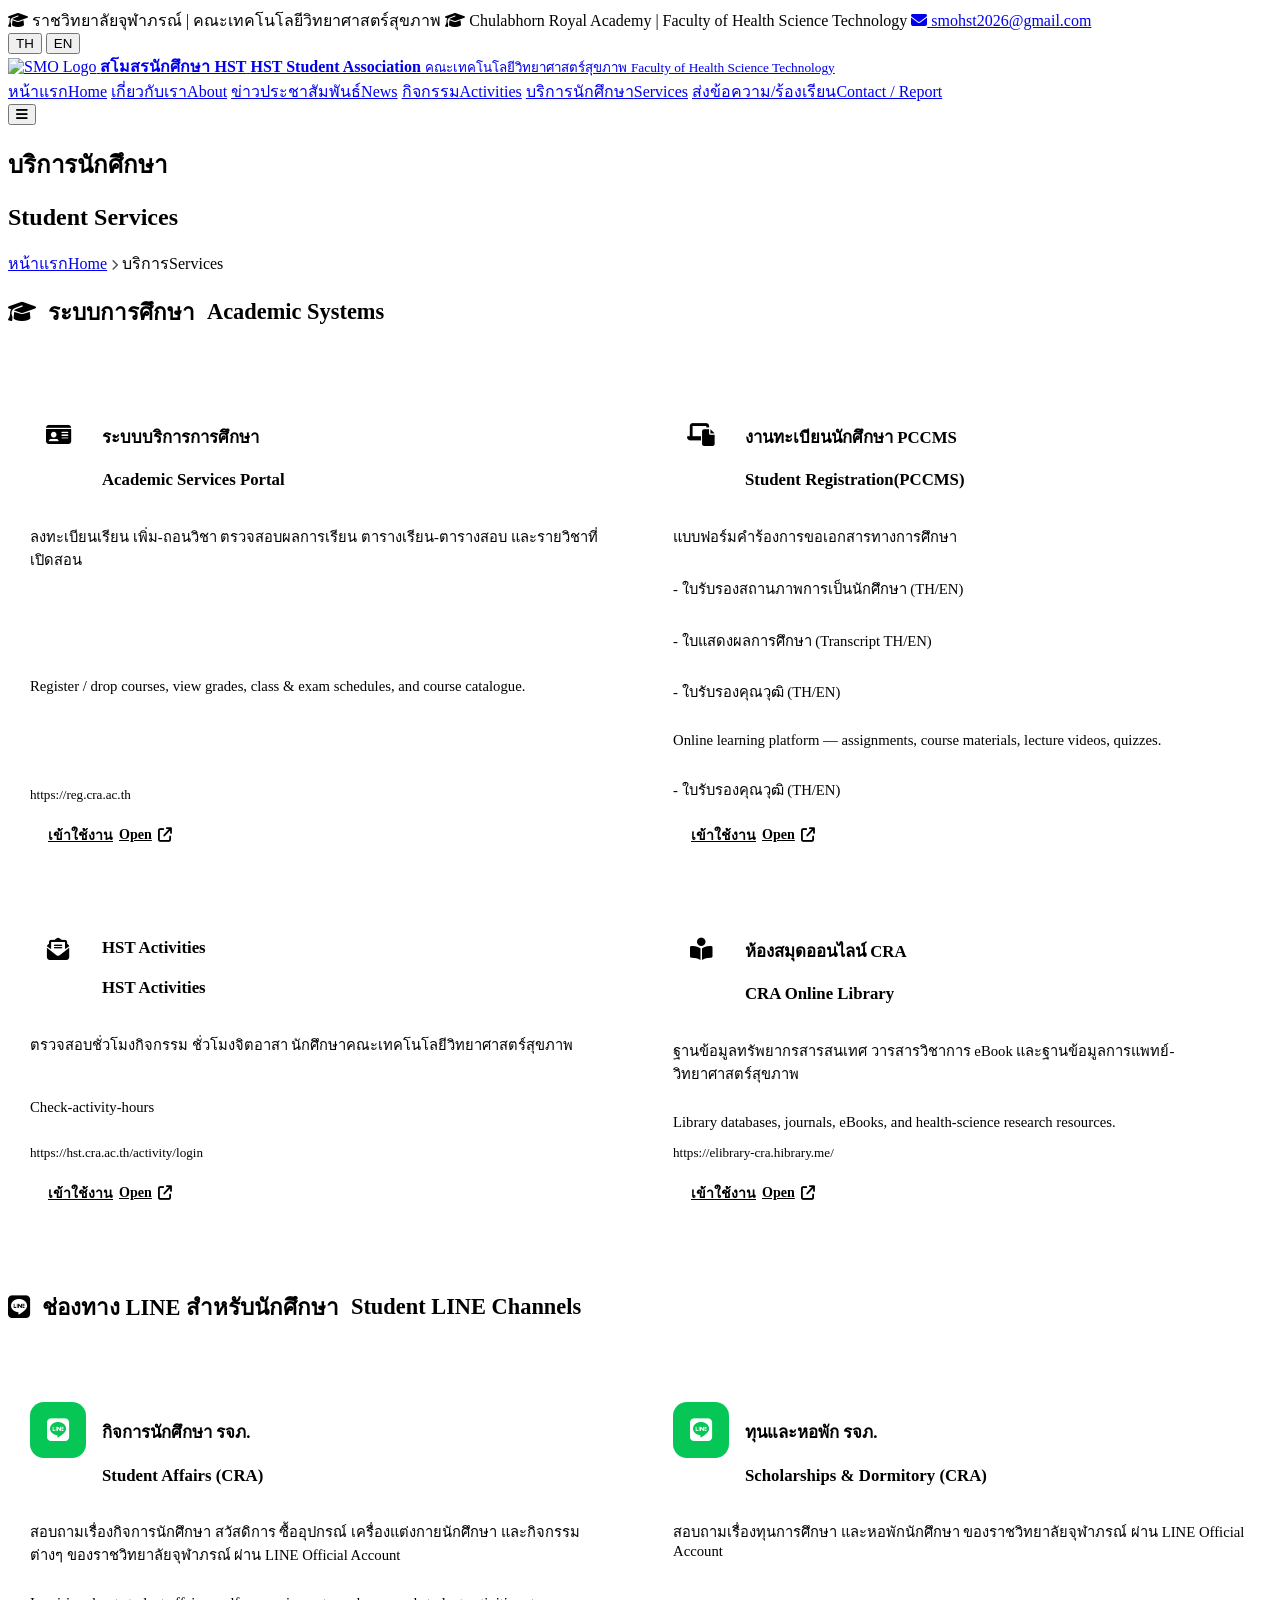
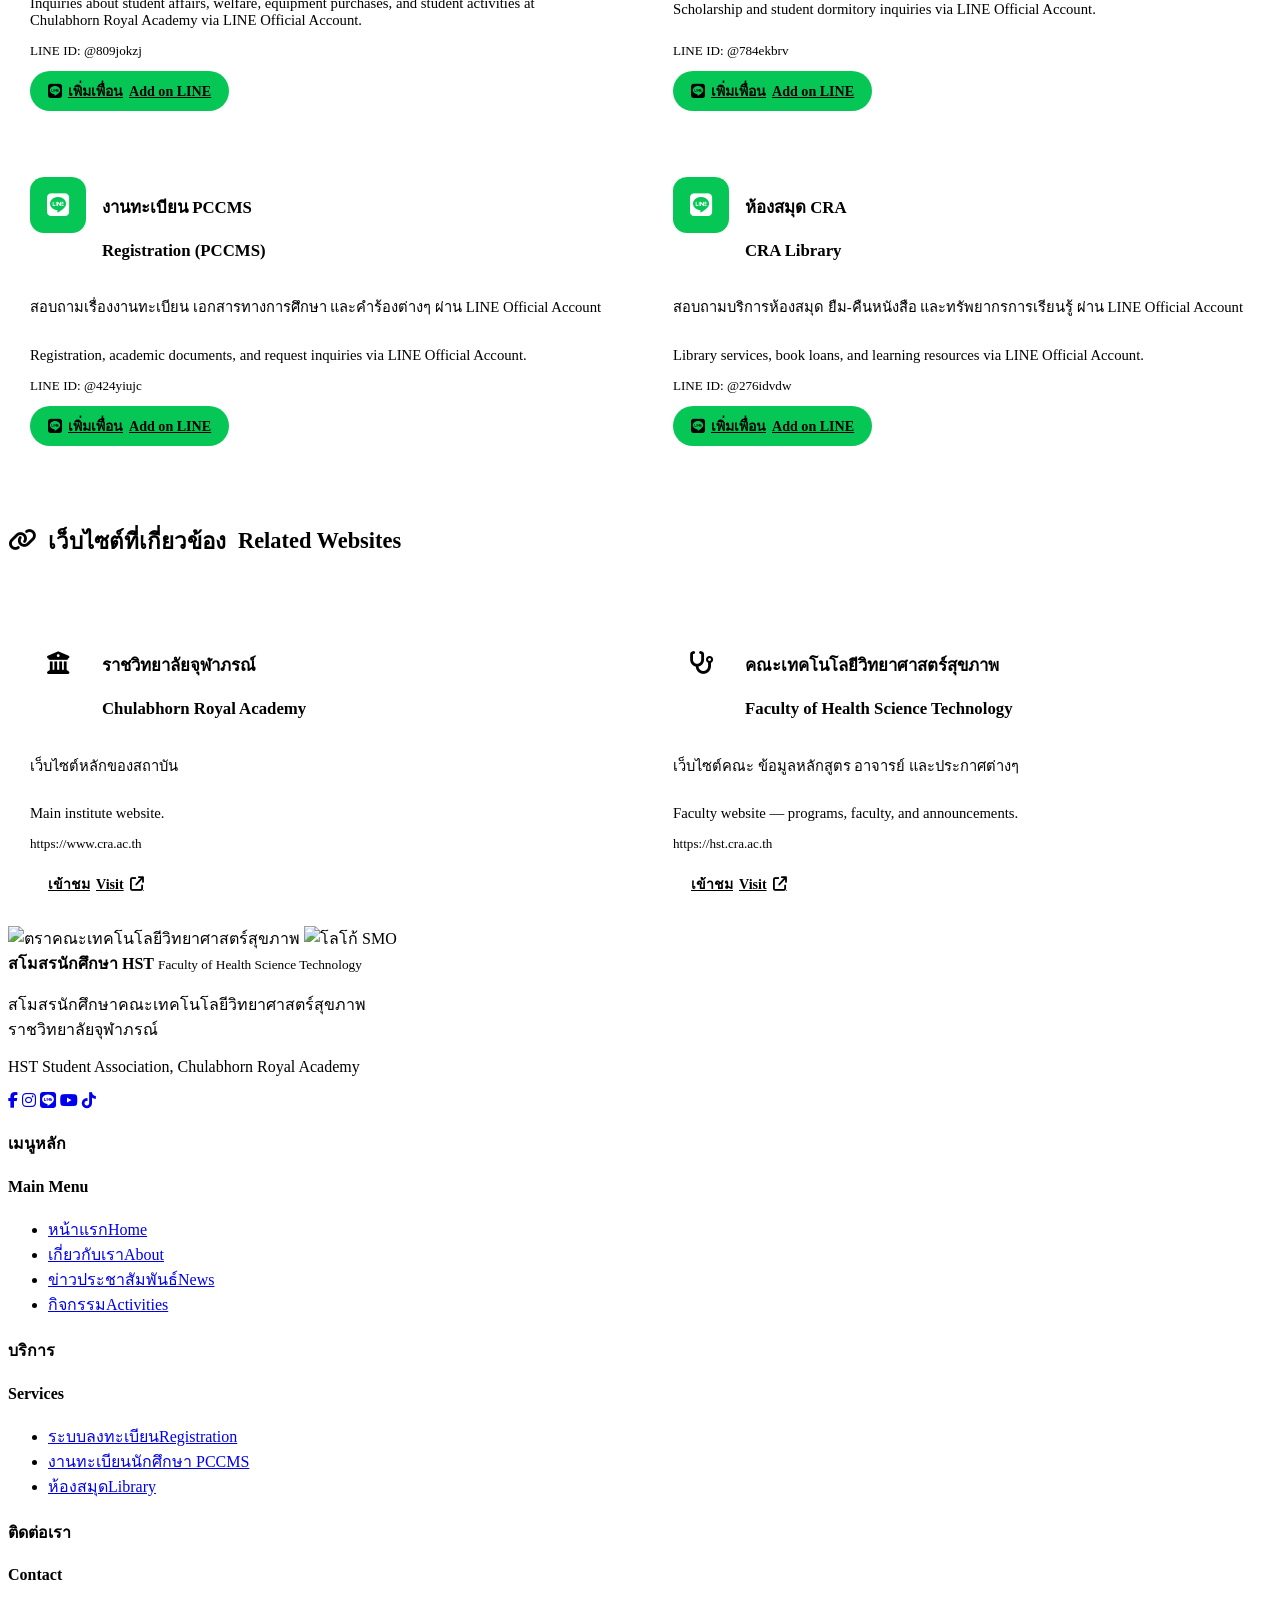
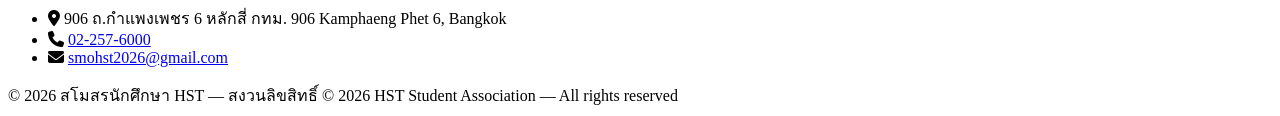
==== services.html @ e9905f5c "Initial upload" ====
<!DOCTYPE html>
<html lang="th" data-lang="th">
<head>
  <meta charset="UTF-8" />
  <link rel="icon" type="image/png" href="assets/logo-smo-transparent.png" /><link rel="apple-touch-icon" href="assets/logo-smo-transparent.png" />
  <meta name="viewport" content="width=device-width, initial-scale=1.0" />
  <title>บริการนักศึกษา | สโมสรนักศึกษา HST</title>
  <meta name="description" content="บริการสำหรับนักศึกษา ระบบลงทะเบียน งานทะเบียน PCCMS ห้องสมุดออนไลน์ CRA และช่องทาง LINE OA — กิจการนักศึกษา ทุนและหอพัก งานทะเบียน และ CRA Library ราชวิทยาลัยจุฬาภรณ์" />
  <meta name="keywords" content="บริการนักศึกษา, PCCMS, ลงทะเบียนเรียน, CRA Library, ห้องสมุด, LINE OA, ทุนการศึกษา, หอพักนักศึกษา, ราชวิทยาลัยจุฬาภรณ์" />
  <meta name="robots" content="index, follow" />
  <link rel="canonical" href="https://smohst69.netlify.app/services" />
  <!-- Open Graph -->
  <meta property="og:type" content="website" />
  <meta property="og:site_name" content="สโมสรนักศึกษา HST" />
  <meta property="og:locale" content="th_TH" />
  <meta property="og:url" content="https://smohst69.netlify.app/services" />
  <meta property="og:title" content="บริการนักศึกษา — สโมสรนักศึกษา HST" />
  <meta property="og:description" content="ระบบการศึกษา ลิงก์สำคัญ และช่องทาง LINE OA สำหรับนักศึกษาราชวิทยาลัยจุฬาภรณ์" />
  <meta property="og:image" content="https://smohst69.netlify.app/assets/about-building.jpg" />
  <meta property="og:image:alt" content="อาคารคณะเทคโนโลยีวิทยาศาสตร์สุขภาพ ราชวิทยาลัยจุฬาภรณ์" />
  <!-- Twitter Card -->
  <meta name="twitter:card" content="summary_large_image" />
  <meta name="twitter:title" content="บริการนักศึกษา — สโมสรนักศึกษา HST" />
  <meta name="twitter:description" content="ระบบและช่องทาง LINE OA สำหรับนักศึกษาราชวิทยาลัยจุฬาภรณ์" />
  <meta name="twitter:image" content="https://smohst69.netlify.app/assets/about-building.jpg" />
  <link rel="stylesheet" href="https://cdnjs.cloudflare.com/ajax/libs/font-awesome/6.4.2/css/all.min.css" />
  <link rel="stylesheet" href="css/style.css?v=1779500000" />
  <style>
    /* link card with URL display */
    .system-card { background: var(--color-white); border-radius: var(--radius-md); overflow: hidden; box-shadow: var(--shadow-sm); transition: all .25s; border: 1px solid var(--color-border); display: flex; flex-direction: column; }
    .system-card:hover { transform: translateY(-4px); box-shadow: var(--shadow-md); border-color: var(--color-secondary); }
    .system-head { padding: 22px 22px 0; display:flex; gap: 16px; align-items: flex-start; }
    .system-head .icon { width: 56px; height: 56px; border-radius: 14px; background: linear-gradient(135deg, var(--color-secondary), var(--color-accent)); color: var(--color-white); display: grid; place-items:center; font-size: 1.4rem; flex-shrink:0; }
    .system-head .icon.alt-1 { background: linear-gradient(135deg, var(--color-primary), var(--color-secondary)); }
    .system-head .icon.alt-2 { background: linear-gradient(135deg, var(--color-yellow), var(--color-accent)); color: var(--color-primary); }
    .system-body { padding: 16px 22px 22px; flex-grow:1; display:flex; flex-direction: column; }
    .system-body h3 { color: var(--color-primary); font-family: var(--font-display); font-size: 1.05rem; margin-bottom: 4px;}
    .system-body p { color: var(--color-text-light); font-size: 0.92rem; flex-grow: 1; margin-bottom: 14px;}
    .system-url { font-size: 0.82rem; color: var(--color-secondary); margin-bottom: 12px; word-break: break-all; }
    .system-link { align-self: flex-start; padding: 9px 18px; border-radius: 100px; background: var(--color-secondary); color: var(--color-white); font-weight: 600; font-size: 0.88rem; transition: all .2s; display:inline-flex; align-items:center; gap: 6px;}
    .system-link:hover { background: var(--color-primary); color: var(--color-white); }
    .system-head .icon.line-oa { background: #06c755; color: #fff; }
    .system-link.line-btn { background: #06c755; }
    .system-link.line-btn:hover { background: #05a149; color: var(--color-white); }
    .system-grid { display: grid; grid-template-columns: repeat(2, 1fr); gap: 22px; }
    @media (max-width: 768px) { .system-grid { grid-template-columns: 1fr; } }
    .category-title { display:flex; align-items:center; gap: 12px; margin: 36px 0 24px; padding-bottom: 12px; border-bottom: 2px solid var(--color-border); }
    .category-title i { color: var(--color-secondary); font-size: 1.4rem; }
    .category-title h2 { color: var(--color-primary); font-family: var(--font-display); font-size: 1.4rem; }
    .category-title:first-of-type { margin-top: 0; }
  </style>
</head>
<body>

  <div class="topbar">
    <div class="container topbar-inner">
      <div class="topbar-links">
        <span class="th"><i class="fa-solid fa-graduation-cap"></i> ราชวิทยาลัยจุฬาภรณ์ | คณะเทคโนโลยีวิทยาศาสตร์สุขภาพ</span>
        <span class="en"><i class="fa-solid fa-graduation-cap"></i> Chulabhorn Royal Academy | Faculty of Health Science Technology</span>
        <a href="mailto:smohst2026@gmail.com"><i class="fa-solid fa-envelope"></i> smohst2026@gmail.com</a>
      </div>
      <div class="lang-toggle">
        <button data-lang-btn="th" class="active">TH</button>
        <button data-lang-btn="en">EN</button>
      </div>
    </div>
  </div>

  <header class="site-header">
    <div class="container nav-wrap">
      <a href="index.html" class="logo">
        <img src="assets/logo-smo-transparent.png" alt="SMO Logo" class="logo-mark" />
        <span class="logo-text">
          <strong class="th">สโมสรนักศึกษา HST</strong>
          <strong class="en">HST Student Association</strong>
          <small class="th">คณะเทคโนโลยีวิทยาศาสตร์สุขภาพ</small>
          <small class="en">Faculty of Health Science Technology</small>
        </span>
      </a>
      <nav class="main-nav" id="mainNav">
        <a href="index.html"><span class="th">หน้าแรก</span><span class="en">Home</span></a>
        <a href="about.html"><span class="th">เกี่ยวกับเรา</span><span class="en">About</span></a>
        <a href="https://hst.cra.ac.th/" target="_blank" rel="noopener"><span class="th">ข่าวประชาสัมพันธ์</span><span class="en">News</span></a>
        <a href="activities.html"><span class="th">กิจกรรม</span><span class="en">Activities</span></a>
        <a href="services.html" class="active"><span class="th">บริการนักศึกษา</span><span class="en">Services</span></a>
        <a href="contact.html"><span class="th">ส่งข้อความ/ร้องเรียน</span><span class="en">Contact / Report</span></a>
      </nav>
      <button class="menu-toggle" id="menuToggle"><i class="fa-solid fa-bars"></i></button>
    </div>
  </header>

  <section class="page-banner">
    <div class="container">
      <h1 class="th">บริการนักศึกษา</h1>
      <h1 class="en">Student Services</h1>
      <div class="breadcrumb">
        <a href="index.html"><span class="th">หน้าแรก</span><span class="en">Home</span></a>
        <i class="fa-solid fa-chevron-right" style="font-size:0.7rem;opacity:.7"></i>
        <span class="th">บริการ</span><span class="en">Services</span>
      </div>
    </div>
  </section>

  <section class="section">
    <div class="container">

      <!-- ระบบการศึกษา -->
      <div class="category-title" id="academic">
        <i class="fa-solid fa-graduation-cap"></i>
        <h2 class="th">ระบบการศึกษา</h2>
        <h2 class="en">Academic Systems</h2>
      </div>
      <div class="system-grid">
        <div class="system-card" id="registration">
          <div class="system-head">
            <div class="icon"><i class="fa-solid fa-id-card"></i></div>
            <div>
              <div class="system-body" style="padding:0;">
                <h3 class="th">ระบบบริการการศึกษา</h3>
                <h3 class="en">Academic Services Portal</h3>
              </div>
            </div>
          </div>
          <div class="system-body">
            <p class="th">ลงทะเบียนเรียน เพิ่ม-ถอนวิชา ตรวจสอบผลการเรียน ตารางเรียน-ตารางสอบ และรายวิชาที่เปิดสอน</p>
            <p class="en">Register / drop courses, view grades, class &amp; exam schedules, and course catalogue.</p>
            <div class="system-url">https://reg.cra.ac.th</div>
            <a href="https://reg.cra.ac.th" target="_blank" rel="noopener" class="system-link">
              <span class="th">เข้าใช้งาน</span><span class="en">Open</span> <i class="fa-solid fa-arrow-up-right-from-square"></i>
            </a>
          </div>
        </div>

        <div class="system-card" id="elearning">
          <div class="system-head">
            <div class="icon"><i class="fa-solid fa-laptop-file"></i></div>
            <div>
              <div class="system-body" style="padding:0;">
                <h3>งานทะเบียนนักศึกษา PCCMS</h3>
                <h3 class="en">Student Registration(PCCMS)</h3>
              </div>
            </div>
          </div>
          <div class="system-body">
            <p class="th">แบบฟอร์มคำร้องการขอเอกสารทางการศึกษา</p>
            <p class="th">- ใบรับรองสถานภาพการเป็นนักศึกษา (TH/EN)</p>
            <p class="th">- ใบแสดงผลการศึกษา (Transcript TH/EN)</p>
            <p class="th">- ใบรับรองคุณวุฒิ (TH/EN)</p>
            <p class="en">Online learning platform — assignments, course materials, lecture videos, quizzes.</p>
            <p class="th">- ใบรับรองคุณวุฒิ (TH/EN)</p>
            <a href="https://forms.office.com/Pages/ResponsePage.aspx?id=MaY16L5JV0akrI-597YaiSdB4kfxSBJOh3AGJEKkEVhUNzQxSzVaOVIxSjJVOFVJQkxKS1o0RDQ2OC4u" target="_blank" rel="noopener" class="system-link">
              <span class="th">เข้าใช้งาน</span><span class="en">Open</span> <i class="fa-solid fa-arrow-up-right-from-square"></i>
            </a>
          </div>
        </div>

        <div class="system-card" id="email">
          <div class="system-head">
            <div class="icon alt-1"><i class="fa-solid fa-envelope-open-text"></i></div>
            <div>
              <div class="system-body" style="padding:0;">
                <h3>HST Activities</h3>
                <h3 class="en">HST Activities</h3>
              </div>
            </div>
          </div>
          <div class="system-body">
            <p class="th">ตรวจสอบชั่วโมงกิจกรรม ชั่วโมงจิตอาสา นักศึกษาคณะเทคโนโลยีวิทยาศาสตร์สุขภาพ</p>
            <p class="en">Check-activity-hours</p>
            <div class="system-url">https://hst.cra.ac.th/activity/login</div>
            <a href="https://hst.cra.ac.th/activity/login" target="_blank" rel="noopener" class="system-link">
              <span class="th">เข้าใช้งาน</span><span class="en">Open</span> <i class="fa-solid fa-arrow-up-right-from-square"></i>
            </a>
          </div>
        </div>

        <div class="system-card" id="library">
          <div class="system-head">
            <div class="icon alt-2"><i class="fa-solid fa-book-open-reader"></i></div>
            <div>
              <div class="system-body" style="padding:0;">
                <h3 class="th">ห้องสมุดออนไลน์ CRA</h3>
                <h3 class="en">CRA Online Library</h3>
              </div>
            </div>
          </div>
          <div class="system-body">
            <p class="th">ฐานข้อมูลทรัพยากรสารสนเทศ วารสารวิชาการ eBook และฐานข้อมูลการแพทย์-วิทยาศาสตร์สุขภาพ</p>
            <p class="en">Library databases, journals, eBooks, and health-science research resources.</p>
            <div class="system-url">https://elibrary-cra.hibrary.me/</div>
            <a href="https://elibrary-cra.hibrary.me/" target="_blank" rel="noopener" class="system-link">
              <span class="th">เข้าใช้งาน</span><span class="en">Open</span> <i class="fa-solid fa-arrow-up-right-from-square"></i>
            </a>
          </div>
        </div>
      </div>

      <!-- ช่องทาง LINE สำหรับนักศึกษา -->
      <div class="category-title" id="line-oa">
        <i class="fa-brands fa-line"></i>
        <h2 class="th">ช่องทาง LINE สำหรับนักศึกษา</h2>
        <h2 class="en">Student LINE Channels</h2>
      </div>
      <div class="system-grid">
        <div class="system-card">
          <div class="system-head">
            <div class="icon line-oa"><i class="fa-brands fa-line"></i></div>
            <div>
              <div class="system-body" style="padding:0;">
                <h3 class="th">กิจการนักศึกษา รจภ.</h3>
                <h3 class="en">Student Affairs (CRA)</h3>
              </div>
            </div>
          </div>
          <div class="system-body">
            <p class="th">สอบถามเรื่องกิจการนักศึกษา สวัสดิการ ซื้ออุปกรณ์ เครื่องแต่งกายนักศึกษา และกิจกรรมต่างๆ ของราชวิทยาลัยจุฬาภรณ์ ผ่าน LINE Official Account</p>
            <p class="en">Inquiries about student affairs, welfare, equipment purchases, and student activities at Chulabhorn Royal Academy via LINE Official Account.</p>
            <div class="system-url">LINE ID: @809jokzj</div>
            <a href="https://line.me/R/ti/p/@809jokzj" target="_blank" rel="noopener" class="system-link line-btn">
              <i class="fa-brands fa-line"></i> <span class="th">เพิ่มเพื่อน</span><span class="en">Add on LINE</span>
            </a>
          </div>
        </div>

        <div class="system-card">
          <div class="system-head">
            <div class="icon line-oa"><i class="fa-brands fa-line"></i></div>
            <div>
              <div class="system-body" style="padding:0;">
                <h3 class="th">ทุนและหอพัก รจภ.</h3>
                <h3 class="en">Scholarships &amp; Dormitory (CRA)</h3>
              </div>
            </div>
          </div>
          <div class="system-body">
            <p class="th">สอบถามเรื่องทุนการศึกษา และหอพักนักศึกษา ของราชวิทยาลัยจุฬาภรณ์ ผ่าน LINE Official Account</p>
            <p class="en">Scholarship and student dormitory inquiries via LINE Official Account.</p>
            <div class="system-url">LINE ID: @784ekbrv</div>
            <a href="https://line.me/R/ti/p/@784ekbrv" target="_blank" rel="noopener" class="system-link line-btn">
              <i class="fa-brands fa-line"></i> <span class="th">เพิ่มเพื่อน</span><span class="en">Add on LINE</span>
            </a>
          </div>
        </div>

        <div class="system-card">
          <div class="system-head">
            <div class="icon line-oa"><i class="fa-brands fa-line"></i></div>
            <div>
              <div class="system-body" style="padding:0;">
                <h3 class="th">งานทะเบียน PCCMS</h3>
                <h3 class="en">Registration (PCCMS)</h3>
              </div>
            </div>
          </div>
          <div class="system-body">
            <p class="th">สอบถามเรื่องงานทะเบียน เอกสารทางการศึกษา และคำร้องต่างๆ ผ่าน LINE Official Account</p>
            <p class="en">Registration, academic documents, and request inquiries via LINE Official Account.</p>
            <div class="system-url">LINE ID: @424yiujc</div>
            <a href="https://line.me/R/ti/p/@424yiujc" target="_blank" rel="noopener" class="system-link line-btn">
              <i class="fa-brands fa-line"></i> <span class="th">เพิ่มเพื่อน</span><span class="en">Add on LINE</span>
            </a>
          </div>
        </div>

        <div class="system-card">
          <div class="system-head">
            <div class="icon line-oa"><i class="fa-brands fa-line"></i></div>
            <div>
              <div class="system-body" style="padding:0;">
                <h3 class="th">ห้องสมุด CRA</h3>
                <h3 class="en">CRA Library</h3>
              </div>
            </div>
          </div>
          <div class="system-body">
            <p class="th">สอบถามบริการห้องสมุด ยืม-คืนหนังสือ และทรัพยากรการเรียนรู้ ผ่าน LINE Official Account</p>
            <p class="en">Library services, book loans, and learning resources via LINE Official Account.</p>
            <div class="system-url">LINE ID: @276idvdw</div>
            <a href="https://line.me/R/ti/p/@276idvdw" target="_blank" rel="noopener" class="system-link line-btn">
              <i class="fa-brands fa-line"></i> <span class="th">เพิ่มเพื่อน</span><span class="en">Add on LINE</span>
            </a>
          </div>
        </div>
      </div>

      <!-- เว็บไซต์อื่นๆของสถาบัน -->
      <div class="category-title">
        <i class="fa-solid fa-link"></i>
        <h2 class="th">เว็บไซต์ที่เกี่ยวข้อง</h2>
        <h2 class="en">Related Websites</h2>
      </div>
      <div class="system-grid">
        <div class="system-card">
          <div class="system-head">
            <div class="icon"><i class="fa-solid fa-building-columns"></i></div>
            <div><div class="system-body" style="padding:0;"><h3 class="th">ราชวิทยาลัยจุฬาภรณ์</h3><h3 class="en">Chulabhorn Royal Academy</h3></div></div>
          </div>
          <div class="system-body">
            <p class="th">เว็บไซต์หลักของสถาบัน</p>
            <p class="en">Main institute website.</p>
            <div class="system-url">https://www.cra.ac.th</div>
            <a href="https://www.cra.ac.th" target="_blank" rel="noopener" class="system-link">
              <span class="th">เข้าชม</span><span class="en">Visit</span> <i class="fa-solid fa-arrow-up-right-from-square"></i>
            </a>
          </div>
        </div>

        <div class="system-card">
          <div class="system-head">
            <div class="icon alt-1"><i class="fa-solid fa-stethoscope"></i></div>
            <div><div class="system-body" style="padding:0;"><h3 class="th">คณะเทคโนโลยีวิทยาศาสตร์สุขภาพ</h3><h3 class="en">Faculty of Health Science Technology</h3></div></div>
          </div>
          <div class="system-body">
            <p class="th">เว็บไซต์คณะ ข้อมูลหลักสูตร อาจารย์ และประกาศต่างๆ</p>
            <p class="en">Faculty website — programs, faculty, and announcements.</p>
            <div class="system-url">https://hst.cra.ac.th</div>
            <a href="https://hst.cra.ac.th" target="_blank" rel="noopener" class="system-link">
              <span class="th">เข้าชม</span><span class="en">Visit</span> <i class="fa-solid fa-arrow-up-right-from-square"></i>
            </a>
          </div>
        </div>
      </div>
  </section>

  <footer class="site-footer">
    <div class="container">
      <div class="footer-grid">
        <div class="footer-brand">
                  <div class="footer-logos">
          <img src="assets/faculty-logo-transparent.png" alt="ตราคณะเทคโนโลยีวิทยาศาสตร์สุขภาพ" class="footer-faculty-logo" />
          <img src="assets/logo-smo-transparent.png" alt="โลโก้ SMO" class="footer-smo-logo" />
        </div>
        <div class="logo">
          <span class="logo-text">
              <strong>สโมสรนักศึกษา HST</strong>
              <small>Faculty of Health Science Technology</small>
            </span>
          </div>
          <p class="th">สโมสรนักศึกษาคณะเทคโนโลยีวิทยาศาสตร์สุขภาพ<br>ราชวิทยาลัยจุฬาภรณ์</p>
          <p class="en">HST Student Association, Chulabhorn Royal Academy</p>
          <div class="footer-social">
            <a href="#"><i class="fa-brands fa-facebook-f"></i></a>
            <a href="#"><i class="fa-brands fa-instagram"></i></a>
            <a href="#"><i class="fa-brands fa-line"></i></a>
            <a href="#"><i class="fa-brands fa-youtube"></i></a>
            <a href="#"><i class="fa-brands fa-tiktok"></i></a>
          </div>
        </div>
        <div class="footer-col">
          <h4 class="th">เมนูหลัก</h4>
          <h4 class="en">Main Menu</h4>
          <ul>
            <li><a href="index.html"><span class="th">หน้าแรก</span><span class="en">Home</span></a></li>
            <li><a href="about.html"><span class="th">เกี่ยวกับเรา</span><span class="en">About</span></a></li>
            <li><a href="https://hst.cra.ac.th/" target="_blank" rel="noopener"><span class="th">ข่าวประชาสัมพันธ์</span><span class="en">News</span></a></li>
            <li><a href="activities.html"><span class="th">กิจกรรม</span><span class="en">Activities</span></a></li>
          </ul>
        </div>
        <div class="footer-col">
          <h4 class="th">บริการ</h4>
          <h4 class="en">Services</h4>
          <ul>
            <li><a href="services.html#registration"><span class="th">ระบบลงทะเบียน</span><span class="en">Registration</span></a></li>
            <li><a href="services.html#elearning">งานทะเบียนนักศึกษา PCCMS</a></li>
            <li><a href="services.html#library"><span class="th">ห้องสมุด</span><span class="en">Library</span></a></li>          </ul>
        </div>
        <div class="footer-col">
          <h4 class="th">ติดต่อเรา</h4>
          <h4 class="en">Contact</h4>
          <ul>
            <li><i class="fa-solid fa-location-dot"></i>
              <span class="th"> 906 ถ.กำแพงเพชร 6 หลักสี่ กทม.</span>
              <span class="en"> 906 Kamphaeng Phet 6, Bangkok</span>
            </li>
            <li><i class="fa-solid fa-phone"></i> <a href="tel:022576000">02-257-6000</a></li>
            <li><i class="fa-solid fa-envelope"></i> <a href="mailto:smohst2026@gmail.com">smohst2026@gmail.com</a></li>
          </ul>
        </div>
      </div>
      <div class="footer-bottom">
        <span class="th">© 2026 สโมสรนักศึกษา HST — สงวนลิขสิทธิ์</span>
        <span class="en">© 2026 HST Student Association — All rights reserved</span>
      </div>
    </div>
  </footer>

  <script src="js/main.js?v=1779500000"></script>
</body>
</html>
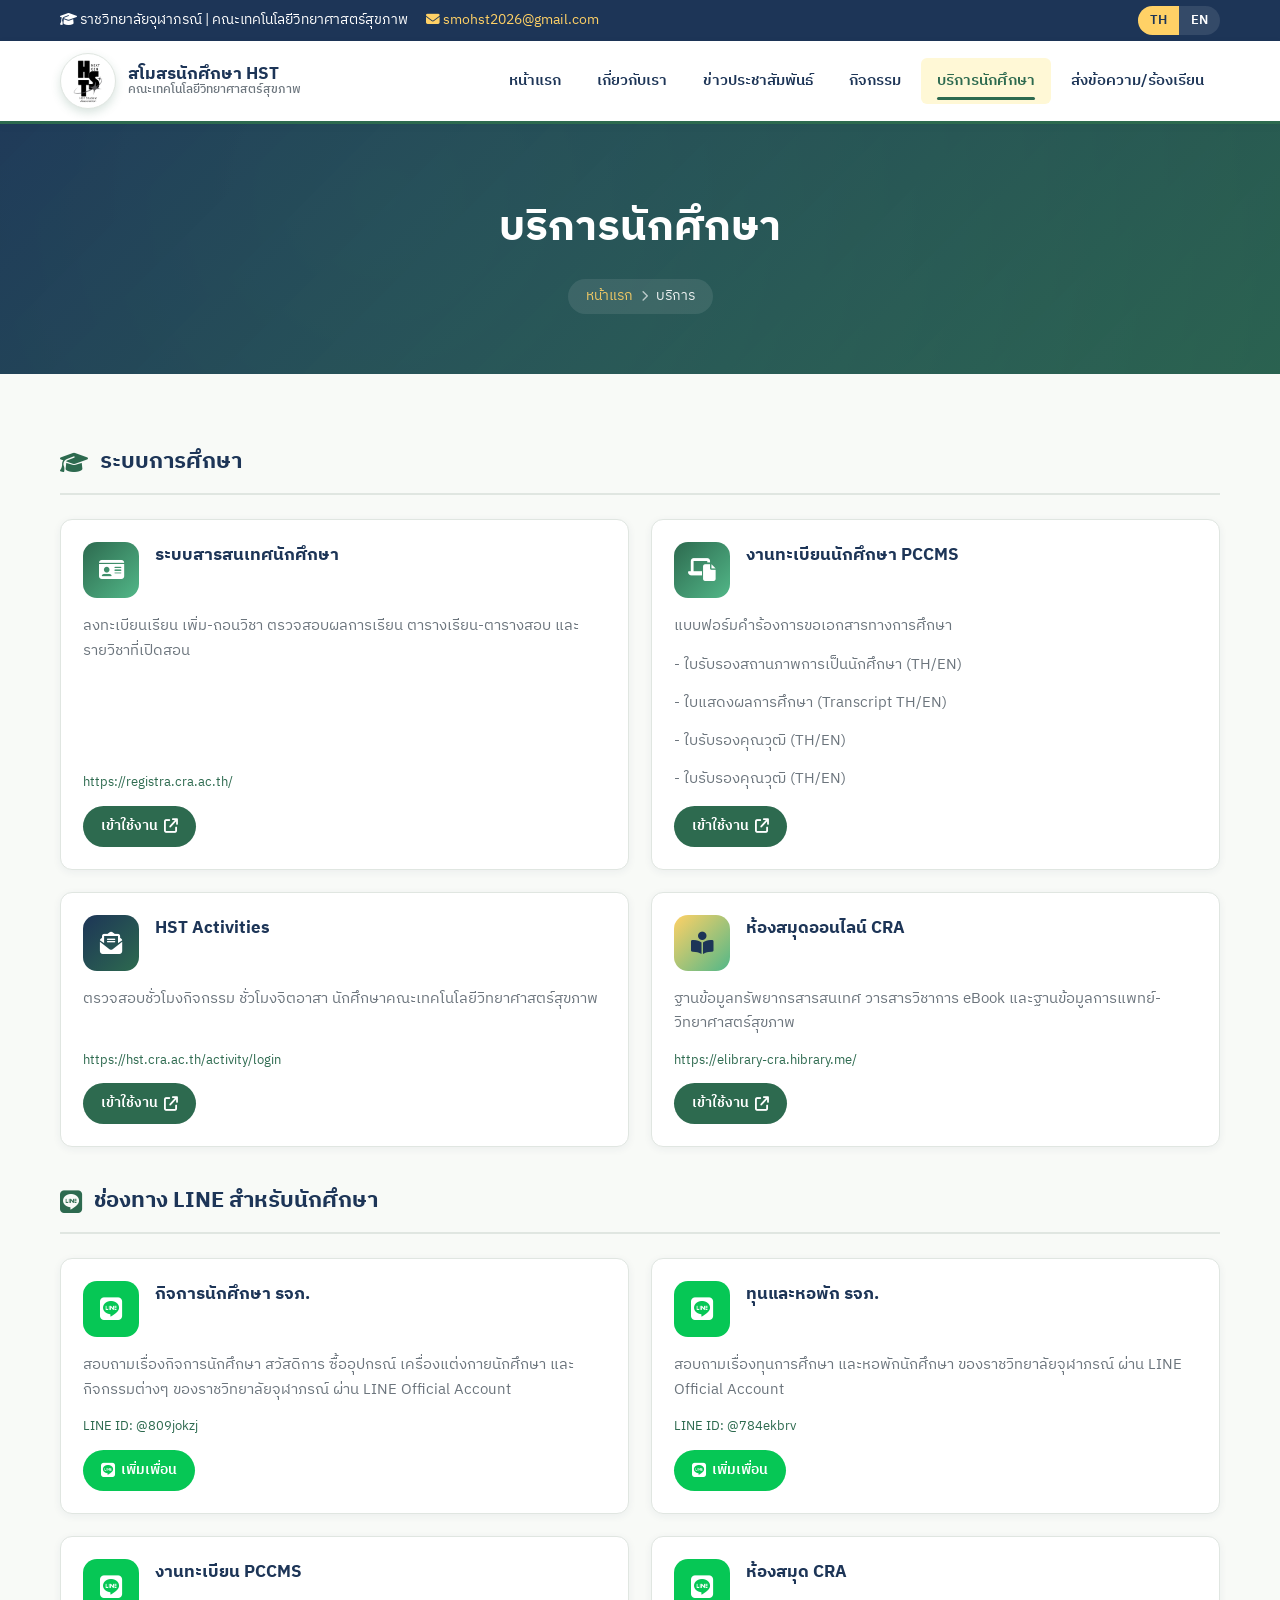
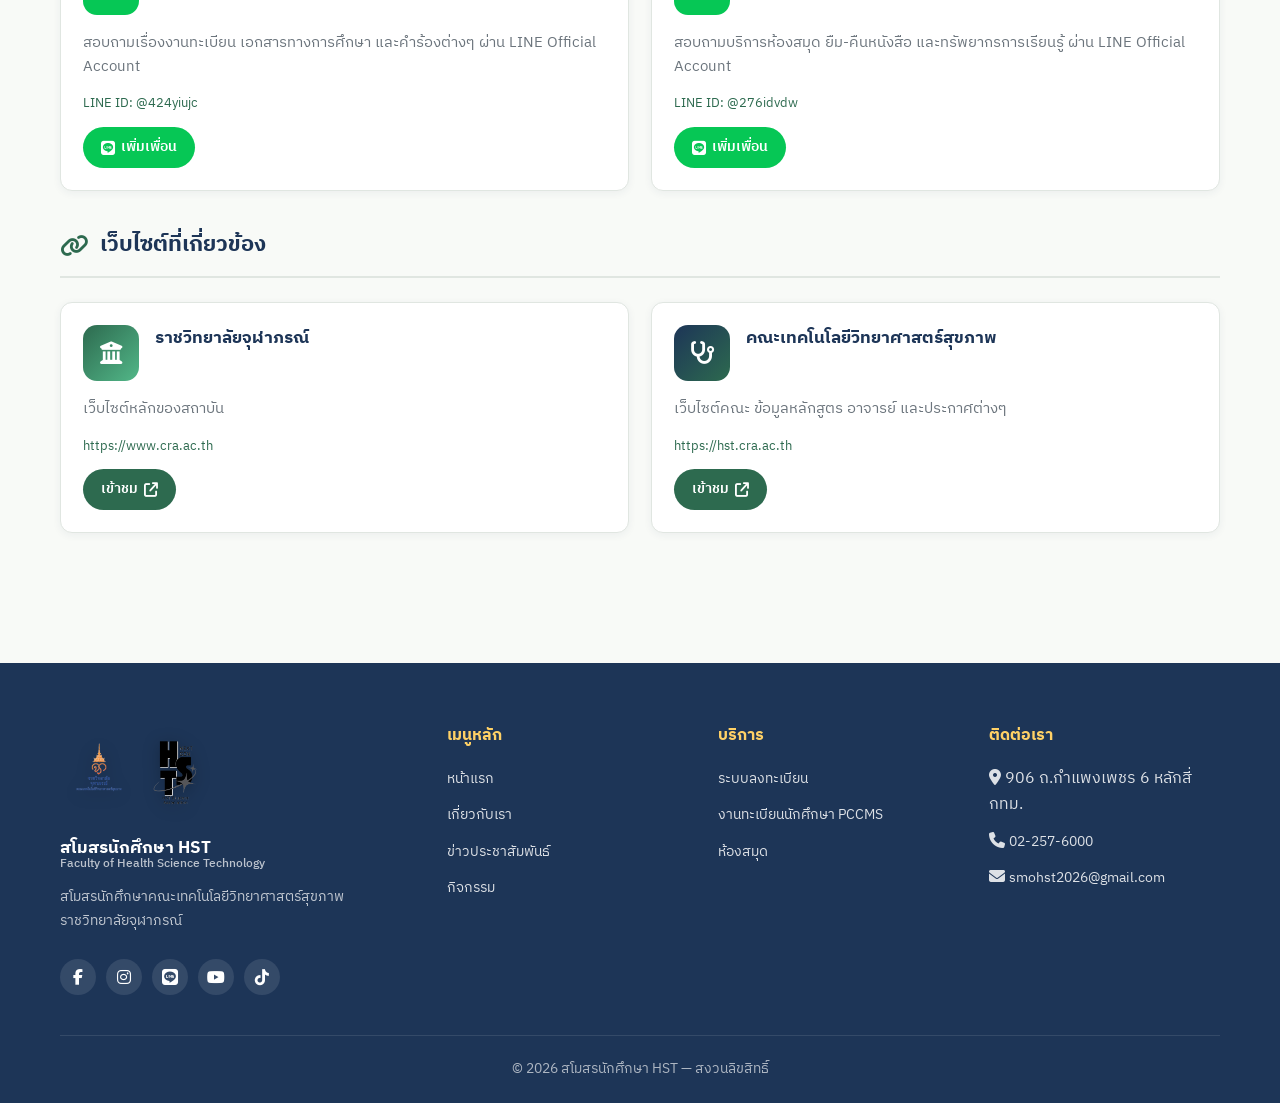
==== commit de8ff561: "Update services.html" ====
--- a/services.html
+++ b/services.html
@@ -116,7 +116,7 @@
             <div class="icon"><i class="fa-solid fa-id-card"></i></div>
             <div>
               <div class="system-body" style="padding:0;">
-                <h3 class="th">ระบบบริการการศึกษา</h3>
+                <h3 class="th">ระบบสารสนเทศนักศึกษา</h3>
                 <h3 class="en">Academic Services Portal</h3>
               </div>
             </div>
@@ -124,7 +124,7 @@
           <div class="system-body">
             <p class="th">ลงทะเบียนเรียน เพิ่ม-ถอนวิชา ตรวจสอบผลการเรียน ตารางเรียน-ตารางสอบ และรายวิชาที่เปิดสอน</p>
             <p class="en">Register / drop courses, view grades, class &amp; exam schedules, and course catalogue.</p>
-            <div class="system-url">https://reg.cra.ac.th</div>
+            <div class="system-url">https://registra.cra.ac.th/</div>
             <a href="https://reg.cra.ac.th" target="_blank" rel="noopener" class="system-link">
               <span class="th">เข้าใช้งาน</span><span class="en">Open</span> <i class="fa-solid fa-arrow-up-right-from-square"></i>
             </a>
--- a/css/style.css
+++ b/css/style.css
@@ -0,0 +1,1858 @@
+/* ============================================
+   STYLE.CSS - สโมสรนักศึกษา คณะเทคโนโลยีวิทยาศาสตร์สุขภาพ
+   Color theme: Green / Light Yellow / Navy / White
+   ============================================ */
+
+/* ---------- LOCAL FONT (IBM Plex Sans Thai) ---------- */
+@font-face {
+  font-family: "IBM Plex Sans Thai";
+  src: url("../assets/fonts/IBMPlexSansThai-Thin.ttf") format("truetype");
+  font-weight: 100;
+  font-style: normal;
+  font-display: swap;
+}
+@font-face {
+  font-family: "IBM Plex Sans Thai";
+  src: url("../assets/fonts/IBMPlexSansThai-ExtraLight.ttf") format("truetype");
+  font-weight: 200;
+  font-style: normal;
+  font-display: swap;
+}
+@font-face {
+  font-family: "IBM Plex Sans Thai";
+  src: url("../assets/fonts/IBMPlexSansThai-Light.ttf") format("truetype");
+  font-weight: 300;
+  font-style: normal;
+  font-display: swap;
+}
+@font-face {
+  font-family: "IBM Plex Sans Thai";
+  src: url("../assets/fonts/IBMPlexSansThai-Regular.ttf") format("truetype");
+  font-weight: 400;
+  font-style: normal;
+  font-display: swap;
+}
+@font-face {
+  font-family: "IBM Plex Sans Thai";
+  src: url("../assets/fonts/IBMPlexSansThai-Medium.ttf") format("truetype");
+  font-weight: 500;
+  font-style: normal;
+  font-display: swap;
+}
+@font-face {
+  font-family: "IBM Plex Sans Thai";
+  src: url("../assets/fonts/IBMPlexSansThai-SemiBold.ttf") format("truetype");
+  font-weight: 600;
+  font-style: normal;
+  font-display: swap;
+}
+@font-face {
+  font-family: "IBM Plex Sans Thai";
+  src: url("../assets/fonts/IBMPlexSansThai-Bold.ttf") format("truetype");
+  font-weight: 700;
+  font-style: normal;
+  font-display: swap;
+}
+
+/* ---------- ROOT VARIABLES (แก้สีและ font ได้ที่นี่) ---------- */
+:root {
+  --color-primary: #1d3557;       /* Navy - ตัวอักษรหลัก/แบรนด์ */
+  --color-secondary: #2d6a4f;     /* Green เข้ม */
+  --color-accent: #52b788;        /* Green กลาง */
+  --color-yellow: #ffd166;        /* Yellow primary */
+  --color-yellow-soft: #fff8d6;   /* Yellow อ่อน */
+  --color-white: #ffffff;
+  --color-bg: #f8faf7;            /* พื้นหลัง */
+  --color-text: #2b2d42;
+  --color-text-light: #6c757d;
+  --color-border: #e0e6e1;
+  --color-success: #2d6a4f;
+  --color-danger: #d62828;
+
+  --font-thai: "IBM Plex Sans Thai", "Noto Sans Thai", system-ui, sans-serif;
+  --font-display: "IBM Plex Sans Thai", "IBM Plex Sans", sans-serif;
+
+  --radius-sm: 6px;
+  --radius-md: 12px;
+  --radius-lg: 20px;
+  --shadow-sm: 0 2px 8px rgba(29, 53, 87, 0.06);
+  --shadow-md: 0 6px 20px rgba(29, 53, 87, 0.10);
+  --shadow-lg: 0 12px 32px rgba(29, 53, 87, 0.15);
+  --transition: 0.25s ease;
+
+  --container-max: 1200px;
+  --header-height: 80px;
+}
+
+/* ---------- RESET ---------- */
+*, *::before, *::after { box-sizing: border-box; margin: 0; padding: 0; }
+html { scroll-behavior: smooth; }
+body {
+  font-family: var(--font-thai);
+  color: var(--color-text);
+  background: var(--color-bg);
+  line-height: 1.65;
+  font-size: 16px;
+  overflow-x: hidden;
+}
+img { max-width: 100%; height: auto; display: block; }
+a { color: var(--color-secondary); text-decoration: none; transition: color var(--transition); }
+a:hover { color: var(--color-accent); }
+ul { list-style: none; }
+button { font-family: inherit; cursor: pointer; border: none; background: none; }
+
+/* ---------- OVERFLOW SAFETY NET (กันข้อความ/ลิงก์ยาวล้นกรอบบนมือถือ/แท็บเล็ต) ---------- */
+/* ข้อความไทยไม่มีเว้นวรรค ถ้าไม่ตั้งกฎนี้ คำยาว ๆ จะดันล้นกล่องออกนอกจอ */
+h1, h2, h3, h4, h5, h6,
+p, span, a, li, strong, em, small, label,
+td, th, blockquote, figcaption, dd, dt {
+  overflow-wrap: break-word;   /* ตัดคำยาวเมื่อจำเป็นเท่านั้น */
+  word-break: break-word;      /* fallback สำหรับเบราว์เซอร์เก่า */
+}
+/* URL / อีเมล / โค้ด ที่เป็นสายอักขระยาวต่อเนื่อง ให้ตัดได้ทุกตำแหน่ง */
+code, kbd, samp, .break-all { overflow-wrap: anywhere; word-break: break-all; }
+/* องค์ประกอบหลักห้ามดันความกว้างเกินจอ */
+.container { width: 100%; }
+table { max-width: 100%; }
+img, svg, video, iframe { max-width: 100%; }
+
+/* ---------- LAYOUT ---------- */
+.container {
+  max-width: var(--container-max);
+  margin: 0 auto;
+  padding: 0 20px;
+}
+.section {
+  padding: 70px 0;
+}
+.section-title {
+  font-family: var(--font-display);
+  font-size: clamp(1.6rem, 3vw, 2.2rem);
+  color: var(--color-primary);
+  margin-bottom: 8px;
+  font-weight: 700;
+  position: relative;
+  display: inline-block;
+}
+.section-title::after {
+  content: "";
+  position: absolute;
+  left: 0;
+  bottom: -10px;
+  width: 60px;
+  height: 4px;
+  background: linear-gradient(90deg, var(--color-secondary), var(--color-yellow));
+  border-radius: 2px;
+}
+.section-subtitle {
+  color: var(--color-text-light);
+  margin: 22px 0 36px;
+  font-size: 1.05rem;
+}
+.section-header { display: flex; justify-content: space-between; align-items: flex-end; flex-wrap: wrap; gap: 16px; margin-bottom: 36px; }
+
+/* ---------- TOP BAR ---------- */
+.topbar {
+  background: var(--color-primary);
+  color: var(--color-white);
+  font-size: 0.85rem;
+  padding: 6px 0;
+}
+.topbar-inner {
+  display: flex;
+  justify-content: space-between;
+  align-items: center;
+  gap: 16px;
+  flex-wrap: wrap;
+}
+.topbar a { color: var(--color-yellow); }
+.topbar-links { display: flex; gap: 18px; flex-wrap: wrap; }
+.lang-toggle {
+  display: inline-flex;
+  background: rgba(255,255,255,0.1);
+  border-radius: 100px;
+  overflow: hidden;
+}
+.lang-toggle button {
+  color: var(--color-white);
+  padding: 4px 12px;
+  font-size: 0.8rem;
+  font-weight: 600;
+}
+.lang-toggle button.active {
+  background: var(--color-yellow);
+  color: var(--color-primary);
+}
+
+/* ---------- HEADER / NAVBAR ---------- */
+.site-header {
+  background: var(--color-white);
+  box-shadow: var(--shadow-sm);
+  position: sticky;
+  top: 0;
+  z-index: 1000;
+  border-bottom: 3px solid var(--color-secondary);
+}
+.nav-wrap {
+  display: flex;
+  align-items: center;
+  justify-content: space-between;
+  height: var(--header-height);
+}
+.logo {
+  display: flex;
+  align-items: center;
+  gap: 12px;
+  font-family: var(--font-display);
+  font-weight: 700;
+  color: var(--color-primary);
+}
+.logo-mark {
+  width: 56px;
+  height: 56px;
+  border-radius: 50%;
+  background: var(--color-white);
+  color: var(--color-white);
+  display: grid;
+  place-items: center;
+  font-size: 1.3rem;
+  font-weight: 700;
+  flex-shrink: 0;
+  box-shadow: 0 4px 10px rgba(45, 106, 79, 0.18);
+  overflow: hidden;
+}
+/* When logo-mark is an <img> (real logo image) */
+img.logo-mark { object-fit: contain; padding: 4px; background: var(--color-white); border: 1px solid var(--color-border); }
+/* When inside text-style logo-mark (no image fallback) */
+span.logo-mark { background: linear-gradient(135deg, var(--color-secondary), var(--color-accent)); }
+.logo-text {
+  display: flex;
+  flex-direction: column;
+  line-height: 1.1;
+}
+.logo-text strong {
+  font-size: 1.05rem;
+  color: var(--color-primary);
+}
+.logo-text small {
+  font-size: 0.72rem;
+  color: var(--color-text-light);
+  font-weight: 500;
+}
+.main-nav {
+  display: flex;
+  gap: 4px;
+  align-items: center;
+}
+.main-nav a {
+  color: var(--color-primary);
+  padding: 10px 16px;
+  font-weight: 600;
+  font-size: 0.95rem;
+  border-radius: var(--radius-sm);
+  position: relative;
+  transition: all var(--transition);
+}
+.main-nav a:hover { background: var(--color-yellow-soft); color: var(--color-secondary); }
+.main-nav a.active {
+  color: var(--color-secondary);
+  background: var(--color-yellow-soft);
+}
+.main-nav a.active::before {
+  content: "";
+  position: absolute;
+  left: 16px; right: 16px; bottom: 4px;
+  height: 3px;
+  background: var(--color-secondary);
+  border-radius: 2px;
+}
+.menu-toggle {
+  display: none;
+  font-size: 1.6rem;
+  color: var(--color-primary);
+  padding: 8px;
+}
+
+/* ---------- HERO ---------- */
+.hero {
+  position: relative;
+  min-height: 560px;
+  display: flex;
+  align-items: center;
+  background:
+    linear-gradient(135deg, rgba(29,53,87,0.85) 0%, rgba(45,106,79,0.7) 100%),
+    radial-gradient(circle at 30% 30%, var(--color-accent) 0%, var(--color-secondary) 60%, var(--color-primary) 100%);
+  color: var(--color-white);
+  padding: 60px 0;
+  overflow: hidden;
+}
+
+/* ---------- HERO SLIDESHOW ---------- */
+.hero-slider {
+  display: block;
+  padding: 0;
+  background: var(--color-primary);
+}
+.hero-slides {
+  position: relative;
+  min-height: 620px;
+}
+.hero-slide {
+  position: absolute;
+  inset: 0;
+  display: flex;
+  align-items: center;
+  padding: 80px 0 160px;   /* extra bottom padding to clear dots/progress controls */
+  opacity: 0;
+  visibility: hidden;
+  transition: opacity 0.7s ease, visibility 0.7s;
+  background-size: cover;
+  background-position: center;
+  z-index: 1;
+}
+.hero-slide.active {
+  opacity: 1;
+  visibility: visible;
+  z-index: 2;
+}
+.hero-slide.active .hero-inner > * {
+  animation: heroFadeUp 0.8s ease 0.1s both;
+}
+.hero-slide.active .hero-inner > *:nth-child(2) { animation-delay: 0.15s; }
+.hero-slide.active .hero-inner > *:nth-child(3) { animation-delay: 0.2s; }
+.hero-slide.active .hero-inner > *:nth-child(4) { animation-delay: 0.25s; }
+.hero-slide.active .hero-inner > *:nth-child(5) { animation-delay: 0.3s; }
+.hero-slide.active .hero-inner > *:nth-child(6) { animation-delay: 0.35s; }
+.hero-slide.active .hero-inner > *:nth-child(7) { animation-delay: 0.4s; }
+.hero-slide::before {
+  content: "";
+  position: absolute; inset: 0;
+  background-image:
+    radial-gradient(circle at 80% 20%, rgba(255,209,102,0.15) 0%, transparent 40%),
+    radial-gradient(circle at 10% 80%, rgba(82,183,136,0.2) 0%, transparent 40%);
+  pointer-events: none;
+}
+
+/* Slide backgrounds */
+.hero-bg-1 {
+  background:
+    linear-gradient(135deg, rgba(29,53,87,0.72) 0%, rgba(45,106,79,0.55) 100%),
+    url('../assets/hero/slide1.jpg') center/cover no-repeat;
+}
+.hero-bg-2 {
+  background:
+    linear-gradient(135deg, rgba(29,53,87,0.78) 0%, rgba(45,106,79,0.55) 100%),
+    url('../assets/hero/slide2.jpg') center/cover no-repeat;
+}
+.hero-bg-3 {
+  background:
+    linear-gradient(135deg, rgba(45,106,79,0.85) 0%, rgba(29,53,87,0.7) 100%),
+    url('../assets/hero/slide3.jpg') center/cover no-repeat;
+}
+
+/* Arrows */
+.hero-arrow {
+  position: absolute;
+  top: 50%;
+  transform: translateY(-50%);
+  width: 48px; height: 48px;
+  border-radius: 50%;
+  background: rgba(255,255,255,0.12);
+  color: var(--color-white);
+  border: 1.5px solid rgba(255,255,255,0.3);
+  cursor: pointer;
+  display: grid;
+  place-items: center;
+  font-size: 0.95rem;
+  z-index: 10;
+  transition: all 0.25s ease;
+  backdrop-filter: blur(4px);
+}
+.hero-arrow:hover {
+  background: var(--color-yellow);
+  color: var(--color-primary);
+  border-color: var(--color-yellow);
+  transform: translateY(-50%) scale(1.08);
+}
+.hero-prev { left: 24px; }
+.hero-next { right: 24px; }
+
+/* Dots — moved up above Quick Bar overlap zone, bigger + more visible */
+.hero-dots {
+  position: absolute;
+  bottom: 110px;        /* above quick-bar overlap (which covers ~80px from hero bottom) */
+  left: 50%;
+  transform: translateX(-50%);
+  display: flex;
+  gap: 12px;
+  z-index: 20;          /* above quick-bar (z-index: 5) */
+  background: rgba(0, 0, 0, 0.25);
+  padding: 9px 14px;
+  border-radius: 100px;
+  backdrop-filter: blur(6px);
+  -webkit-backdrop-filter: blur(6px);
+  box-shadow: 0 4px 14px rgba(0,0,0,0.18);
+}
+.hero-dot {
+  width: 14px; height: 14px;
+  border-radius: 50%;
+  background: rgba(255,255,255,0.55);
+  border: 2px solid rgba(255,255,255,0.85);
+  cursor: pointer;
+  transition: all 0.35s ease;
+  padding: 0;
+}
+.hero-dot:hover {
+  background: rgba(255,255,255,0.95);
+  transform: scale(1.1);
+}
+.hero-dot.active {
+  background: var(--color-yellow);
+  border-color: var(--color-yellow);
+  width: 44px;
+  border-radius: 7px;
+  box-shadow: 0 0 0 2px rgba(255,209,102,0.35);
+}
+
+/* Progress bar — moved up + thicker + brighter, sits above Quick Bar */
+.hero-progress {
+  position: absolute;
+  bottom: 80px;         /* clear of quick-bar overlap */
+  left: 50%;
+  transform: translateX(-50%);
+  width: min(560px, 80%);
+  height: 5px;
+  background: rgba(255,255,255,0.22);
+  z-index: 20;
+  overflow: hidden;
+  border-radius: 100px;
+  box-shadow: 0 2px 8px rgba(0,0,0,0.18);
+}
+.hero-progress-bar {
+  display: block;
+  height: 100%;
+  width: 0;
+  background: linear-gradient(90deg, var(--color-yellow), #ffe57a);
+  border-radius: 100px;
+  box-shadow: 0 0 8px rgba(255, 209, 102, 0.6);
+  transition: width 0.1s linear;
+}
+.hero-slider.is-paused .hero-progress-bar {
+  background: rgba(255,255,255,0.5);
+  box-shadow: none;
+}
+
+@media (max-width: 768px) {
+  .hero-dots { bottom: 95px; padding: 7px 12px; }
+  .hero-progress { bottom: 68px; }
+}
+@media (max-width: 480px) {
+  .hero-dots { bottom: 88px; }
+  .hero-progress { bottom: 62px; width: 80%; }
+}
+
+@keyframes heroFadeUp {
+  from { opacity: 0; transform: translateY(20px); }
+  to   { opacity: 1; transform: translateY(0); }
+}
+
+@media (max-width: 768px) {
+  .hero-slides, .hero-slide { min-height: 520px; }
+  .hero-arrow { width: 40px; height: 40px; }
+  .hero-prev { left: 12px; }
+  .hero-next { right: 12px; }
+}
+@media (max-width: 480px) {
+  .hero-arrow { display: none; }
+  .hero-dots { bottom: 24px; }
+  .hero-slide { padding: 60px 0 80px; }
+}
+.hero::before {
+  content: "";
+  position: absolute;
+  top: 0; right: 0; bottom: 0; left: 0;
+  background-image:
+    radial-gradient(circle at 80% 20%, rgba(255,209,102,0.15) 0%, transparent 40%),
+    radial-gradient(circle at 10% 80%, rgba(82,183,136,0.2) 0%, transparent 40%);
+  pointer-events: none;
+}
+.hero-inner { position: relative; z-index: 2; max-width: 720px; }
+.hero-badge {
+  display: inline-block;
+  background: var(--color-yellow);
+  color: var(--color-primary);
+  padding: 6px 16px;
+  border-radius: 100px;
+  font-size: 0.85rem;
+  font-weight: 700;
+  margin-bottom: 20px;
+  letter-spacing: 0.3px;
+}
+.hero h1 {
+  font-family: var(--font-display);
+  font-size: clamp(1.8rem, 4.2vw, 3rem);
+  line-height: 1.2;
+  margin-bottom: 18px;
+  font-weight: 700;
+}
+.hero h1 span { color: var(--color-yellow); }
+.hero p {
+  font-size: 1.1rem;
+  opacity: 0.95;
+  margin-bottom: 32px;
+  line-height: 1.7;
+}
+.hero-cta { display: flex; gap: 14px; flex-wrap: wrap; }
+.btn {
+  display: inline-flex;
+  align-items: center;
+  gap: 8px;
+  padding: 12px 26px;
+  border-radius: 100px;
+  font-weight: 600;
+  font-size: 0.95rem;
+  transition: all var(--transition);
+  border: 2px solid transparent;
+}
+.btn-primary {
+  background: var(--color-yellow);
+  color: var(--color-primary);
+  border-color: var(--color-yellow);
+}
+.btn-primary:hover { background: var(--color-white); color: var(--color-primary); transform: translateY(-2px); box-shadow: var(--shadow-md); }
+.btn-outline {
+  border-color: var(--color-white);
+  color: var(--color-white);
+}
+.btn-outline:hover { background: var(--color-white); color: var(--color-primary); }
+.btn-solid {
+  background: var(--color-secondary);
+  color: var(--color-white);
+}
+.btn-solid:hover { background: var(--color-primary); color: var(--color-white); transform: translateY(-2px); }
+
+/* ---------- QUICK LINKS BAR (under hero) ---------- */
+.quick-bar {
+  background: var(--color-white);
+  margin-top: -50px;
+  position: relative;
+  z-index: 5;
+  border-radius: var(--radius-md);
+  box-shadow: var(--shadow-md);
+  padding: 24px;
+  display: grid;
+  grid-template-columns: repeat(4, 1fr);
+  gap: 16px;
+}
+.quick-item {
+  display: flex;
+  align-items: center;
+  gap: 14px;
+  padding: 14px;
+  border-radius: var(--radius-sm);
+  transition: all var(--transition);
+  background: var(--color-bg);
+}
+.quick-item:hover {
+  background: var(--color-yellow-soft);
+  transform: translateY(-3px);
+  box-shadow: var(--shadow-sm);
+}
+.quick-icon {
+  width: 48px;
+  height: 48px;
+  border-radius: 50%;
+  background: linear-gradient(135deg, var(--color-secondary), var(--color-accent));
+  color: var(--color-white);
+  display: grid;
+  place-items: center;
+  font-size: 1.3rem;
+  flex-shrink: 0;
+}
+.quick-item strong {
+  display: block;
+  color: var(--color-primary);
+  font-size: 0.95rem;
+}
+.quick-item small { color: var(--color-text-light); font-size: 0.8rem; }
+
+/* ---------- NEWS GRID ---------- */
+.news-grid {
+  display: grid;
+  grid-template-columns: 2fr 1fr 1fr;
+  gap: 24px;
+}
+.news-card {
+  background: var(--color-white);
+  border-radius: var(--radius-md);
+  overflow: hidden;
+  box-shadow: var(--shadow-sm);
+  display: flex;
+  flex-direction: column;
+  transition: all var(--transition);
+  border: 1px solid var(--color-border);
+}
+.news-card:hover { transform: translateY(-4px); box-shadow: var(--shadow-md); border-color: var(--color-accent); }
+.news-card.featured { grid-row: span 2; }
+.news-card.featured .news-thumb { aspect-ratio: 16/10; }
+.news-thumb {
+  aspect-ratio: 16/9;
+  background: linear-gradient(135deg, var(--color-accent), var(--color-secondary));
+  display: grid;
+  place-items: center;
+  color: var(--color-white);
+  font-size: 2rem;
+  position: relative;
+  overflow: hidden;
+}
+.news-thumb::after {
+  content: "";
+  position: absolute; inset: 0;
+  background: radial-gradient(circle at 70% 30%, rgba(255,209,102,0.3) 0%, transparent 60%);
+}
+.news-tag {
+  position: absolute;
+  top: 12px; left: 12px;
+  background: var(--color-yellow);
+  color: var(--color-primary);
+  padding: 4px 12px;
+  border-radius: 100px;
+  font-size: 0.75rem;
+  font-weight: 700;
+  z-index: 2;
+}
+.news-body { padding: 18px 20px 22px; flex-grow: 1; display: flex; flex-direction: column; }
+.news-date { font-size: 0.82rem; color: var(--color-text-light); margin-bottom: 8px; display: flex; align-items: center; gap: 6px; }
+.news-title {
+  font-family: var(--font-display);
+  font-size: 1.05rem;
+  color: var(--color-primary);
+  font-weight: 600;
+  margin-bottom: 10px;
+  line-height: 1.4;
+}
+.news-card.featured .news-title { font-size: 1.4rem; }
+.news-excerpt {
+  color: var(--color-text-light);
+  font-size: 0.92rem;
+  margin-bottom: 14px;
+  flex-grow: 1;
+}
+.news-link {
+  align-self: flex-start;
+  color: var(--color-secondary);
+  font-weight: 600;
+  font-size: 0.9rem;
+}
+
+/* ---------- ABOUT (homepage section) ---------- */
+.about-grid {
+  display: grid;
+  grid-template-columns: 1fr 1fr;
+  gap: 50px;
+  align-items: center;
+}
+.about-image {
+  border-radius: var(--radius-lg);
+  overflow: hidden;
+  position: relative;
+  aspect-ratio: 4/3;
+  background: linear-gradient(135deg, var(--color-secondary) 0%, var(--color-accent) 50%, var(--color-yellow) 100%);
+  box-shadow: 0 14px 38px rgba(12,59,46,0.18);
+  isolation: isolate;
+  display: grid;
+  place-items: center;
+  color: var(--color-white);
+  font-size: 4rem;
+  box-shadow: var(--shadow-lg);
+}
+/* When an actual photo is used, hide the giant icon + gradient fallback */
+.about-image:has(img) { background: none; font-size: 0; }
+.about-image__photo {
+  position: absolute;
+  inset: 0;
+  width: 100%;
+  height: 100%;
+  object-fit: cover;
+  transition: transform 1.2s cubic-bezier(.18,.74,.18,1);
+  display: block;
+}
+.about-image:hover .about-image__photo { transform: scale(1.06); }
+
+/* Vignette + gradient overlay for caption readability */
+.about-image:has(img)::before {
+  content: "";
+  position: absolute;
+  inset: 0;
+  background:
+    linear-gradient(to top, rgba(12,59,46,0.78) 0%, rgba(12,59,46,0.25) 35%, transparent 60%),
+    linear-gradient(135deg, rgba(45,106,79,0.25) 0%, transparent 50%);
+  pointer-events: none;
+  z-index: 1;
+  border: none;
+}
+/* Fallback (no photo yet): keep the original dashed border placeholder */
+.about-image:not(:has(img))::before {
+  content: "";
+  position: absolute; inset: 14px;
+  border: 2px dashed rgba(255,255,255,0.4);
+  border-radius: var(--radius-md);
+}
+
+/* Caption pinned at bottom-left */
+.about-image__caption {
+  position: absolute;
+  left: 22px; right: 22px; bottom: 20px;
+  z-index: 2;
+  color: #fff;
+  font-family: var(--font-display);
+  font-size: 1.05rem;
+  font-weight: 700;
+  letter-spacing: .2px;
+  display: flex;
+  align-items: center;
+  gap: 9px;
+  text-shadow: 0 2px 8px rgba(0,0,0,0.35);
+}
+.about-image__caption i { color: var(--color-yellow); }
+
+/* Floating badge at top-right */
+.about-image__badge {
+  position: absolute;
+  top: 18px;
+  right: 18px;
+  z-index: 2;
+  background: rgba(255,255,255,0.92);
+  backdrop-filter: blur(6px);
+  color: var(--color-primary);
+  padding: 7px 14px;
+  border-radius: 999px;
+  font-size: 0.78rem;
+  font-weight: 700;
+  display: inline-flex;
+  align-items: center;
+  gap: 6px;
+  box-shadow: 0 4px 14px rgba(0,0,0,0.18);
+}
+.about-image__badge i { color: var(--color-secondary); }
+
+/* About text - eyebrow tag above the heading */
+.about-eyebrow {
+  display: inline-flex;
+  align-items: center;
+  gap: 7px;
+  background: var(--color-white);
+  color: var(--color-secondary);
+  padding: 6px 14px;
+  border-radius: 999px;
+  font-size: 0.82rem;
+  font-weight: 700;
+  letter-spacing: .3px;
+  text-transform: uppercase;
+  margin-bottom: 14px;
+  box-shadow: 0 2px 8px rgba(45,106,79,0.10);
+}
+.about-eyebrow i { font-size: 0.8rem; }
+
+.about-text h2 {
+  color: var(--color-primary);
+  margin-bottom: 16px;
+  font-family: var(--font-display);
+  line-height: 1.3;
+}
+.about-text p {
+  color: var(--color-text);
+  margin-bottom: 14px;
+  font-size: 1rem;
+  line-height: 1.8;
+}
+
+/* Program pills (3 สาขาวิชา) */
+.program-pills {
+  display: flex;
+  flex-wrap: wrap;
+  gap: 10px;
+  margin: 22px 0 6px;
+}
+.program-pill {
+  display: inline-flex;
+  align-items: center;
+  gap: 8px;
+  padding: 9px 16px;
+  border-radius: 999px;
+  background: var(--color-white);
+  color: var(--color-primary);
+  border: 1.5px solid var(--color-secondary);
+  font-size: 0.88rem;
+  font-weight: 600;
+  transition: all .2s ease;
+  cursor: default;
+}
+.program-pill:hover {
+  background: var(--color-secondary);
+  color: var(--color-white);
+  transform: translateY(-2px);
+  box-shadow: 0 6px 14px rgba(82,143,107,0.25);
+}
+.program-pill i { color: var(--color-secondary); transition: color .2s ease; }
+.program-pill:hover i { color: var(--color-yellow); }
+
+.about-stats { display: grid; grid-template-columns: repeat(3,1fr); gap: 16px; margin-top: 30px; }
+.stat {
+  padding: 20px 14px;
+  border-radius: var(--radius-md);
+  background: var(--color-white);
+  text-align: center;
+  border-bottom: 4px solid var(--color-secondary);
+  transition: all .2s ease;
+  box-shadow: 0 2px 8px rgba(0,0,0,0.05);
+}
+.stat:hover {
+  transform: translateY(-3px);
+  box-shadow: 0 8px 20px rgba(45,106,79,0.12);
+  border-bottom-color: var(--color-yellow);
+}
+.stat strong { display: block; font-size: 2rem; font-weight: 800; color: var(--color-primary); font-family: var(--font-display); line-height: 1; margin-bottom: 4px; }
+.stat span { color: var(--color-text-light); font-size: 0.85rem; font-weight: 600; }
+
+/* ---------- ACTIVITIES / CALENDAR ---------- */
+.activity-list {
+  display: grid;
+  grid-template-columns: repeat(3, 1fr);
+  gap: 24px;
+}
+.activity-card {
+  background: var(--color-white);
+  border-radius: var(--radius-md);
+  padding: 24px;
+  box-shadow: var(--shadow-sm);
+  border-left: 5px solid var(--color-secondary);
+  transition: all var(--transition);
+  display: flex;
+  gap: 16px;
+}
+.activity-card:hover { transform: translateY(-3px); box-shadow: var(--shadow-md); border-left-color: var(--color-yellow); }
+.activity-date {
+  flex-shrink: 0;
+  width: 70px;
+  background: linear-gradient(135deg, var(--color-primary), var(--color-secondary));
+  color: var(--color-white);
+  border-radius: var(--radius-sm);
+  text-align: center;
+  padding: 12px 4px;
+  height: fit-content;
+}
+.activity-date strong { display: block; font-size: 1.7rem; font-weight: 700; line-height: 1; }
+.activity-date span { font-size: 0.78rem; opacity: 0.9; }
+.activity-info h3 { font-family: var(--font-display); color: var(--color-primary); font-size: 1.05rem; margin-bottom: 6px; }
+.activity-info p { color: var(--color-text-light); font-size: 0.88rem; margin-bottom: 10px; }
+.activity-meta { display: flex; gap: 14px; font-size: 0.82rem; color: var(--color-text-light); flex-wrap: wrap; }
+.activity-meta span { display: inline-flex; align-items: center; gap: 4px; }
+
+/* ---------- SERVICES (Quick Access Cards) ---------- */
+.services-grid {
+  display: grid;
+  grid-template-columns: repeat(4, 1fr);
+  gap: 22px;
+}
+.service-card {
+  background: var(--color-white);
+  border-radius: var(--radius-md);
+  padding: 26px 22px;
+  text-align: center;
+  transition: all var(--transition);
+  border: 2px solid var(--color-border);
+  display: flex;
+  flex-direction: column;
+  align-items: center;
+}
+.service-card:hover {
+  border-color: var(--color-secondary);
+  transform: translateY(-5px);
+  box-shadow: var(--shadow-md);
+  background: var(--color-yellow-soft);
+}
+.service-icon {
+  width: 64px;
+  height: 64px;
+  border-radius: 18px;
+  background: linear-gradient(135deg, var(--color-secondary), var(--color-accent));
+  color: var(--color-white);
+  display: grid;
+  place-items: center;
+  font-size: 1.6rem;
+  margin-bottom: 16px;
+  transition: all var(--transition);
+}
+.service-card:hover .service-icon {
+  background: linear-gradient(135deg, var(--color-yellow), var(--color-yellow));
+  color: var(--color-primary);
+  transform: scale(1.05);
+}
+.service-card h3 { font-family: var(--font-display); color: var(--color-primary); font-size: 1rem; margin-bottom: 6px; }
+.service-card p { color: var(--color-text-light); font-size: 0.85rem; margin-bottom: 12px; flex-grow: 1; }
+.service-card a.service-link {
+  background: var(--color-secondary);
+  color: var(--color-white);
+  padding: 7px 18px;
+  border-radius: 100px;
+  font-size: 0.82rem;
+  font-weight: 600;
+}
+.service-card a.service-link:hover { background: var(--color-primary); color: var(--color-white); }
+
+/* ---------- CONTACT / CHANNELS ---------- */
+.channels-grid {
+  display: grid;
+  grid-template-columns: repeat(4, 1fr);
+  gap: 18px;
+}
+.channel-card {
+  background: var(--color-white);
+  border-radius: var(--radius-md);
+  padding: 24px 18px;
+  text-align: center;
+  transition: all var(--transition);
+  border-top: 4px solid var(--color-secondary);
+  box-shadow: var(--shadow-sm);
+}
+.channel-card:hover { transform: translateY(-4px); box-shadow: var(--shadow-md); }
+.channel-card .ico {
+  width: 56px; height: 56px;
+  border-radius: 50%;
+  display: grid; place-items: center;
+  margin: 0 auto 12px;
+  font-size: 1.4rem;
+  color: var(--color-white);
+}
+.channel-card.fb .ico { background: #1877f2; }
+.channel-card.ig .ico { background: linear-gradient(135deg, #f09433, #e6683c, #dc2743, #cc2366, #bc1888); }
+.channel-card.line .ico { background: #06c755; }
+.channel-card.yt .ico { background: #ff0000; }
+.channel-card.tiktok .ico { background: #000; }
+.channel-card.email .ico { background: var(--color-secondary); }
+.channel-card.phone .ico { background: var(--color-primary); }
+.channel-card.web .ico { background: var(--color-accent); }
+.channel-card h4 { color: var(--color-primary); font-family: var(--font-display); margin-bottom: 4px; font-size: 1rem; }
+.channel-card p { color: var(--color-text-light); font-size: 0.85rem; }
+
+/* ---------- COMMITTEE / TEAM ---------- */
+.team-grid {
+  display: grid;
+  grid-template-columns: repeat(4,1fr);
+  gap: 22px;
+}
+.team-card {
+  background: var(--color-white);
+  border-radius: var(--radius-md);
+  overflow: hidden;
+  box-shadow: var(--shadow-sm);
+  text-align: center;
+  transition: all var(--transition);
+}
+.team-card:hover { transform: translateY(-4px); box-shadow: var(--shadow-md); }
+.team-photo {
+  aspect-ratio: 1/1;
+  background: linear-gradient(135deg, var(--color-yellow-soft), var(--color-accent));
+  display: grid;
+  place-items: center;
+  font-size: 3rem;
+  color: var(--color-secondary);
+  overflow: hidden;
+  position: relative;
+}
+.team-photo img {
+  width: 100%;
+  height: 100%;
+  object-fit: cover;
+  object-position: center top;
+  display: block;
+  transition: transform 0.4s ease;
+}
+.team-card:hover .team-photo img { transform: scale(1.05); }
+
+/* ---------- FACULTY COLORS SHOWCASE ---------- */
+.faculty-colors {
+  display: grid;
+  grid-template-columns: repeat(2, 1fr);
+  gap: 24px;
+  max-width: 720px;
+  margin: 28px auto 0;
+}
+.color-swatch {
+  position: relative;
+  border-radius: var(--radius-md);
+  padding: 36px 28px;
+  min-height: 200px;
+  overflow: hidden;
+  box-shadow: var(--shadow-md);
+  display: flex;
+  flex-direction: column;
+  justify-content: flex-end;
+  transition: transform 0.3s ease, box-shadow 0.3s ease;
+}
+.color-swatch:hover {
+  transform: translateY(-4px);
+  box-shadow: var(--shadow-lg);
+}
+.color-swatch::before {
+  content: "";
+  position: absolute;
+  top: 16px; right: 16px;
+  width: 42px; height: 42px;
+  border-radius: 50%;
+  background: rgba(255,255,255,0.25);
+  border: 2px solid rgba(255,255,255,0.5);
+  backdrop-filter: blur(4px);
+}
+.color-swatch .color-name-th {
+  font-family: var(--font-display);
+  font-size: 1.5rem;
+  font-weight: 700;
+  margin-bottom: 4px;
+  letter-spacing: 0.3px;
+}
+.color-swatch .color-name-en {
+  font-family: var(--font-display);
+  font-size: 1.5rem;
+  font-weight: 700;
+  margin-bottom: 4px;
+  letter-spacing: 0.3px;
+}
+.color-swatch .color-hex {
+  font-size: 0.92rem;
+  font-weight: 500;
+  opacity: 0.9;
+  letter-spacing: 1px;
+  text-transform: uppercase;
+}
+
+.color-green {
+  background: linear-gradient(135deg, #2d6a4f 0%, #52b788 100%);
+  color: var(--color-white);
+}
+.color-yellow {
+  background: linear-gradient(135deg, #ffd166 0%, #ffe57a 100%);
+  color: var(--color-primary);
+}
+.color-yellow::before {
+  background: rgba(29,53,87,0.15);
+  border-color: rgba(29,53,87,0.25);
+}
+
+@media (max-width: 600px) {
+  .faculty-colors { grid-template-columns: 1fr; gap: 16px; }
+  .color-swatch { min-height: 160px; padding: 28px 22px; }
+  .color-swatch .color-name-th, .color-swatch .color-name-en { font-size: 1.3rem; }
+}
+
+/* ---------- DOCUMENT CARD (PDF / official files) ---------- */
+.doc-card {
+  display: flex;
+  align-items: center;
+  gap: 22px;
+  background: var(--color-white);
+  border-radius: var(--radius-md);
+  padding: 22px 26px;
+  box-shadow: var(--shadow-sm);
+  border: 1.5px solid var(--color-border);
+  transition: all 0.25s ease;
+  margin-top: 22px;
+  max-width: 760px;
+  margin-left: auto;
+  margin-right: auto;
+}
+.doc-card:hover {
+  border-color: var(--color-secondary);
+  box-shadow: var(--shadow-md);
+  transform: translateY(-2px);
+}
+.doc-card .doc-icon {
+  flex-shrink: 0;
+  width: 64px;
+  height: 80px;
+  border-radius: 6px;
+  background: linear-gradient(135deg, #d62828, #b21e1e);
+  color: var(--color-white);
+  display: grid;
+  place-items: center;
+  font-size: 1.6rem;
+  position: relative;
+  box-shadow: 0 4px 10px rgba(214,40,40,0.25);
+}
+.doc-card .doc-icon::after {
+  content: "PDF";
+  position: absolute;
+  bottom: 6px;
+  font-size: 0.62rem;
+  font-weight: 700;
+  letter-spacing: 0.5px;
+  background: rgba(255,255,255,0.95);
+  color: #d62828;
+  padding: 1px 6px;
+  border-radius: 3px;
+}
+.doc-card .doc-info { flex-grow: 1; min-width: 0; }
+.doc-card .doc-info h4 {
+  font-family: var(--font-display);
+  color: var(--color-primary);
+  font-size: 1.05rem;
+  margin-bottom: 4px;
+  font-weight: 700;
+}
+.doc-card .doc-info p {
+  color: var(--color-text-light);
+  font-size: 0.88rem;
+  margin: 0;
+}
+.doc-card .doc-meta {
+  display: inline-flex;
+  gap: 14px;
+  font-size: 0.8rem;
+  color: var(--color-text-light);
+  margin-top: 4px;
+}
+.doc-card .doc-meta span { display: inline-flex; align-items: center; gap: 4px; }
+.doc-card .doc-actions {
+  display: flex;
+  gap: 8px;
+  flex-shrink: 0;
+}
+.doc-card .doc-btn {
+  padding: 9px 16px;
+  border-radius: 100px;
+  font-size: 0.86rem;
+  font-weight: 600;
+  display: inline-flex;
+  align-items: center;
+  gap: 6px;
+  transition: all 0.2s;
+  white-space: nowrap;
+}
+.doc-card .doc-btn.primary { background: var(--color-secondary); color: var(--color-white); }
+.doc-card .doc-btn.primary:hover { background: var(--color-primary); color: var(--color-white); }
+.doc-card .doc-btn.outline {
+  background: transparent;
+  color: var(--color-secondary);
+  border: 1.5px solid var(--color-border);
+}
+.doc-card .doc-btn.outline:hover { border-color: var(--color-secondary); background: var(--color-yellow-soft); }
+
+@media (max-width: 768px) {
+  .doc-card { flex-direction: column; text-align: center; padding: 22px; }
+  .doc-card .doc-actions { width: 100%; justify-content: center; flex-wrap: wrap; }
+}
+
+/* ---------- FACULTY NEWS LINK SECTION ---------- */
+.faculty-news {
+  background: linear-gradient(135deg, var(--color-primary) 0%, var(--color-secondary) 100%);
+  color: var(--color-white);
+  border-radius: var(--radius-lg);
+  padding: 36px;
+  margin-bottom: 40px;
+  position: relative;
+  overflow: hidden;
+}
+.faculty-news::before {
+  content: "";
+  position: absolute;
+  top: -40px; right: -40px;
+  width: 200px; height: 200px;
+  background: radial-gradient(circle, rgba(255,209,102,0.25) 0%, transparent 70%);
+  pointer-events: none;
+}
+.faculty-news::after {
+  content: "";
+  position: absolute;
+  bottom: -50px; left: -30px;
+  width: 180px; height: 180px;
+  background: radial-gradient(circle, rgba(82,183,136,0.22) 0%, transparent 70%);
+  pointer-events: none;
+}
+.faculty-news-inner {
+  position: relative;
+  z-index: 2;
+  display: grid;
+  grid-template-columns: 1.4fr 1fr;
+  gap: 32px;
+  align-items: center;
+}
+.faculty-news-text h3 {
+  font-family: var(--font-display);
+  color: var(--color-yellow);
+  font-size: 0.95rem;
+  font-weight: 600;
+  letter-spacing: 0.5px;
+  margin-bottom: 8px;
+  display: flex;
+  align-items: center;
+  gap: 8px;
+}
+.faculty-news-text h2 {
+  font-family: var(--font-display);
+  color: var(--color-white);
+  font-size: clamp(1.3rem, 2.4vw, 1.7rem);
+  margin-bottom: 14px;
+  line-height: 1.3;
+}
+.faculty-news-text p {
+  color: rgba(255,255,255,0.9);
+  margin-bottom: 22px;
+  line-height: 1.7;
+}
+.faculty-news-cta { display: flex; gap: 12px; flex-wrap: wrap; }
+.faculty-news-cta .btn { font-size: 0.92rem; }
+.faculty-news-cta .btn-primary {
+  background: var(--color-yellow);
+  color: var(--color-primary);
+  border-color: var(--color-yellow);
+}
+.faculty-news-cta .btn-primary:hover {
+  background: var(--color-white);
+  color: var(--color-primary);
+}
+.faculty-news-cta .btn-outline {
+  border-color: rgba(255,255,255,0.6);
+  color: var(--color-white);
+}
+.faculty-news-cta .btn-outline:hover {
+  background: var(--color-white);
+  color: var(--color-primary);
+  border-color: var(--color-white);
+}
+
+/* iframe preview */
+.faculty-news-frame {
+  position: relative;
+  border-radius: var(--radius-md);
+  overflow: hidden;
+  background: var(--color-white);
+  aspect-ratio: 4 / 3;
+  box-shadow: 0 12px 32px rgba(0,0,0,0.25);
+  border: 3px solid rgba(255,255,255,0.3);
+}
+.faculty-news-frame iframe {
+  width: 100%;
+  height: 100%;
+  border: 0;
+  display: block;
+  background: var(--color-white);
+}
+.faculty-news-frame .frame-fallback {
+  position: absolute;
+  inset: 0;
+  display: flex;
+  flex-direction: column;
+  align-items: center;
+  justify-content: center;
+  background: var(--color-white);
+  color: var(--color-text-light);
+  text-align: center;
+  padding: 30px;
+  z-index: 1;
+}
+.faculty-news-frame .frame-fallback i {
+  font-size: 2.4rem;
+  color: var(--color-secondary);
+  margin-bottom: 12px;
+}
+.faculty-news-frame iframe { z-index: 2; position: relative; }
+
+@media (max-width: 768px) {
+  .faculty-news { padding: 28px 22px; }
+  .faculty-news-inner { grid-template-columns: 1fr; gap: 24px; }
+  .faculty-news-frame { aspect-ratio: 16 / 10; }
+}
+
+/* ---------- COMMITTEE LAYOUT TIERS ---------- */
+.committee-section { margin-top: 56px; }
+.committee-section:first-of-type { margin-top: 0; }
+.tier-title {
+  text-align: center;
+  font-family: var(--font-display);
+  color: var(--color-secondary);
+  font-size: 1.05rem;
+  margin: 0 0 24px;
+  font-weight: 700;
+  display: flex;
+  align-items: center;
+  justify-content: center;
+  gap: 16px;
+  letter-spacing: 0.3px;
+}
+.tier-title::before, .tier-title::after {
+  content: "";
+  height: 2px;
+  flex: 0 1 90px;
+  background: linear-gradient(90deg, transparent, var(--color-secondary), transparent);
+  opacity: 0.45;
+}
+.tier-title .num {
+  display: inline-grid;
+  place-items: center;
+  width: 28px; height: 28px;
+  border-radius: 50%;
+  background: var(--color-yellow);
+  color: var(--color-primary);
+  font-size: 0.82rem;
+  font-weight: 700;
+  flex-shrink: 0;
+}
+
+/* Tier-specific grids */
+.team-grid-tier1 {
+  display: grid;
+  grid-template-columns: minmax(0, 300px);
+  justify-content: center;
+  gap: 22px;
+}
+.team-grid-tier2 {
+  display: grid;
+  grid-template-columns: repeat(3, minmax(0, 260px));
+  justify-content: center;
+  gap: 22px;
+}
+.team-grid-tier3 {
+  display: grid;
+  grid-template-columns: repeat(2, minmax(0, 280px));
+  justify-content: center;
+  gap: 22px;
+}
+
+/* President = highlighted card */
+.team-card.is-president {
+  border: 3px solid var(--color-yellow);
+  box-shadow: 0 10px 28px rgba(45, 106, 79, 0.18);
+}
+.team-card.is-president .team-info {
+  background: linear-gradient(180deg, var(--color-yellow-soft), var(--color-white));
+}
+.team-card.is-president .team-info strong { font-size: 1.08rem; }
+.team-card.is-president .team-info span { font-weight: 700; color: var(--color-secondary); }
+.team-card.is-president .team-photo {
+  background: linear-gradient(135deg, var(--color-yellow), var(--color-accent));
+}
+
+/* Vice president = subtle highlight */
+.team-card.is-vp .team-photo {
+  background: linear-gradient(135deg, var(--color-yellow-soft), var(--color-accent));
+}
+
+/* ---------- LOGO SHOWCASE (above Vision section) ---------- */
+.logo-showcase {
+  text-align: center;
+  padding: 60px 20px 40px;
+}
+.logo-showcase .faculty-logo {
+  display: block;
+  margin: 0 auto 28px;
+  width: clamp(180px, 28vw, 280px);
+  height: auto;
+  filter: drop-shadow(0 8px 18px rgba(29, 53, 87, 0.18));
+  transition: transform 0.5s ease;
+}
+.logo-showcase .faculty-logo:hover {
+  transform: scale(1.04);
+}
+.logo-showcase .divider {
+  width: 60px;
+  height: 3px;
+  background: linear-gradient(90deg, transparent, var(--color-secondary), transparent);
+  margin: 12px auto 20px;
+  border-radius: 2px;
+  opacity: 0.5;
+}
+.logo-showcase .smo-logo {
+  display: block;
+  margin: 0 auto;
+  width: clamp(110px, 18vw, 170px);
+  height: auto;
+  filter: drop-shadow(0 6px 14px rgba(45, 106, 79, 0.15));
+  transition: transform 0.4s ease;
+}
+.logo-showcase .smo-logo:hover { transform: scale(1.05); }
+.logo-showcase .logo-caption {
+  margin-top: 16px;
+  color: var(--color-text-light);
+  font-size: 0.92rem;
+  font-weight: 500;
+}
+.logo-showcase .logo-caption strong {
+  display: block;
+  color: var(--color-primary);
+  font-family: var(--font-display);
+  font-size: 1.05rem;
+  margin-bottom: 2px;
+}
+
+@media (max-width: 480px) {
+  .logo-showcase { padding: 40px 16px 30px; }
+}
+
+/* Advisor card = navy academic look */
+.team-card.is-advisor {
+  border: 2px solid var(--color-primary);
+  box-shadow: 0 8px 24px rgba(29, 53, 87, 0.12);
+}
+.team-card.is-advisor .team-photo {
+  background: linear-gradient(135deg, var(--color-primary), var(--color-secondary));
+  color: var(--color-yellow);
+}
+.team-card.is-advisor .team-info {
+  background: linear-gradient(180deg, rgba(29,53,87,0.04), var(--color-white));
+}
+.team-card.is-advisor .team-info span {
+  color: var(--color-primary);
+  font-weight: 700;
+}
+
+/* Year rep card variant */
+.team-card.is-rep .team-photo {
+  background: linear-gradient(135deg, var(--color-accent), var(--color-secondary));
+}
+
+@media (max-width: 992px) {
+  .team-grid-tier2 { grid-template-columns: repeat(2, minmax(0, 260px)); }
+}
+@media (max-width: 768px) {
+  .team-grid-tier1 { grid-template-columns: 1fr; max-width: 280px; margin: 0 auto; }
+  .team-grid-tier2, .team-grid-tier3 { grid-template-columns: repeat(2, 1fr); }
+  .tier-title::before, .tier-title::after { flex: 0 1 30px; }
+}
+@media (max-width: 480px) {
+  .team-grid-tier2, .team-grid-tier3 { grid-template-columns: 1fr; }
+}
+.team-info { padding: 18px; }
+.team-info strong { display: block; color: var(--color-primary); font-family: var(--font-display); font-size: 1rem; }
+.team-info span { color: var(--color-secondary); font-size: 0.85rem; }
+.team-info small { display: block; color: var(--color-text-light); margin-top: 4px; font-size: 0.78rem; }
+
+/* ---------- FORM ---------- */
+.contact-grid {
+  display: grid;
+  grid-template-columns: 1fr 1fr;
+  gap: 50px;
+  align-items: start;
+}
+.contact-form {
+  background: var(--color-white);
+  padding: 32px;
+  border-radius: var(--radius-md);
+  box-shadow: var(--shadow-sm);
+}
+.form-row { display: grid; grid-template-columns: 1fr 1fr; gap: 16px; }
+.form-group { margin-bottom: 16px; }
+.form-group label {
+  display: block;
+  margin-bottom: 6px;
+  font-weight: 600;
+  color: var(--color-primary);
+  font-size: 0.9rem;
+}
+.form-group input,
+.form-group select,
+.form-group textarea {
+  width: 100%;
+  padding: 11px 14px;
+  border: 1.5px solid var(--color-border);
+  border-radius: var(--radius-sm);
+  font-family: inherit;
+  font-size: 0.95rem;
+  transition: border-color var(--transition);
+  background: var(--color-bg);
+}
+.form-group input:focus,
+.form-group select:focus,
+.form-group textarea:focus {
+  outline: none;
+  border-color: var(--color-secondary);
+  background: var(--color-white);
+}
+.form-group textarea { min-height: 120px; resize: vertical; }
+
+/* ---------- FORM STATUS (success / error / info) ---------- */
+.form-status {
+  padding: 14px 18px;
+  border-radius: var(--radius-sm);
+  margin: 8px 0 18px;
+  font-size: 0.95rem;
+  line-height: 1.55;
+  border-left: 4px solid;
+  animation: fadeInStatus 0.3s ease;
+}
+@keyframes fadeInStatus {
+  from { opacity: 0; transform: translateY(-4px); }
+  to   { opacity: 1; transform: translateY(0); }
+}
+.form-status--success {
+  background: #ecfdf5;
+  color: #065f46;
+  border-color: #10b981;
+}
+.form-status--error {
+  background: #fef2f2;
+  color: #991b1b;
+  border-color: #ef4444;
+}
+.form-status--info {
+  background: #eff6ff;
+  color: #1e40af;
+  border-color: #3b82f6;
+}
+.btn-label-loading { display: inline-flex; align-items: center; gap: 6px; }
+
+/* ---------- ANONYMOUS MODE TOGGLE ---------- */
+.anonymous-toggle {
+  display: flex;
+  gap: 14px;
+  align-items: flex-start;
+  padding: 16px 18px;
+  margin: 0 0 22px;
+  background: var(--color-yellow-soft);
+  border: 1.5px dashed var(--color-secondary);
+  border-radius: var(--radius-md);
+  transition: all .3s ease;
+}
+.toggle-switch {
+  position: relative;
+  width: 48px;
+  height: 26px;
+  flex-shrink: 0;
+  cursor: pointer;
+  margin-top: 4px;
+  display: inline-block;
+}
+.toggle-switch input {
+  position: absolute;
+  opacity: 0;
+  width: 100%;
+  height: 100%;
+  cursor: pointer;
+  margin: 0;
+  z-index: 2;
+}
+.toggle-slider {
+  position: absolute;
+  inset: 0;
+  background: #cbd5e1;
+  border-radius: 999px;
+  transition: background .25s ease;
+  z-index: 1;
+}
+.toggle-slider::before {
+  content: "";
+  position: absolute;
+  width: 20px;
+  height: 20px;
+  left: 3px;
+  top: 3px;
+  background: #fff;
+  border-radius: 50%;
+  transition: transform .25s ease;
+  box-shadow: 0 2px 4px rgba(0,0,0,0.18);
+}
+.toggle-switch input:checked + .toggle-slider {
+  background: var(--color-primary);
+}
+.toggle-switch input:checked + .toggle-slider::before {
+  transform: translateX(22px);
+}
+.toggle-switch input:focus-visible + .toggle-slider {
+  box-shadow: 0 0 0 3px rgba(45,106,79,0.25);
+}
+.toggle-info { flex: 1; }
+.toggle-info strong {
+  display: flex;
+  align-items: center;
+  gap: 8px;
+  color: var(--color-primary);
+  font-size: 0.96rem;
+  font-weight: 700;
+  margin-bottom: 4px;
+}
+.toggle-info strong i { color: var(--color-secondary); }
+.toggle-info small {
+  display: block;
+  color: var(--color-text-light);
+  font-size: 0.82rem;
+  line-height: 1.55;
+}
+
+/* When anonymous mode is ACTIVE: highlight box + dim identifying fields */
+.contact-form.is-anonymous .anonymous-toggle {
+  background: rgba(45,106,79,0.10);
+  border-color: var(--color-primary);
+  border-style: solid;
+}
+.contact-form.is-anonymous .anonymous-toggle strong i {
+  color: var(--color-primary);
+  animation: pulseLock 1.6s ease-in-out infinite;
+}
+@keyframes pulseLock {
+  0%, 100% { transform: scale(1); opacity: 1; }
+  50% { transform: scale(1.15); opacity: 0.75; }
+}
+.contact-form [data-anon-hide] {
+  transition: opacity .3s ease, max-height .35s ease, margin .3s ease, padding .3s ease;
+  overflow: hidden;
+}
+.contact-form.is-anonymous [data-anon-hide] {
+  opacity: 0.35;
+  pointer-events: none;
+  filter: grayscale(0.4);
+}
+.contact-form.is-anonymous [data-anon-hide] input {
+  background: #f3f4f6;
+  cursor: not-allowed;
+}
+
+.contact-info {
+  background: linear-gradient(135deg, var(--color-primary), var(--color-secondary));
+  color: var(--color-white);
+  padding: 36px;
+  border-radius: var(--radius-md);
+}
+.contact-info h3 { color: var(--color-yellow); font-family: var(--font-display); margin-bottom: 18px; }
+.contact-item { display: flex; gap: 14px; margin-bottom: 18px; align-items: flex-start; }
+.contact-item .ico {
+  width: 42px; height: 42px;
+  border-radius: 50%;
+  background: rgba(255,255,255,0.15);
+  display: grid; place-items: center;
+  flex-shrink: 0;
+  color: var(--color-yellow);
+}
+.contact-item strong { display: block; margin-bottom: 2px; }
+.contact-item span { opacity: 0.92; font-size: 0.92rem; }
+
+/* ---------- PAGE BANNER (sub pages) ---------- */
+.page-banner {
+  background: linear-gradient(135deg, rgba(29,53,87,0.92), rgba(45,106,79,0.85)),
+              radial-gradient(circle at 30% 30%, var(--color-accent), var(--color-primary));
+  color: var(--color-white);
+  padding: 70px 0 60px;
+  text-align: center;
+}
+.page-banner h1 {
+  font-family: var(--font-display);
+  font-size: clamp(1.8rem, 3.6vw, 2.6rem);
+  margin-bottom: 8px;
+}
+.page-banner .breadcrumb {
+  display: inline-flex;
+  gap: 8px;
+  align-items: center;
+  font-size: 0.9rem;
+  opacity: 0.92;
+  background: rgba(255,255,255,0.1);
+  padding: 6px 18px;
+  border-radius: 100px;
+  margin-top: 8px;
+}
+.page-banner .breadcrumb a { color: var(--color-yellow); }
+
+/* ---------- NEWS LIST (news.html) ---------- */
+.news-filter {
+  display: flex; gap: 8px; flex-wrap: wrap;
+  margin-bottom: 28px;
+}
+.news-filter button {
+  padding: 8px 18px;
+  border-radius: 100px;
+  background: var(--color-white);
+  color: var(--color-primary);
+  font-weight: 600;
+  font-size: 0.88rem;
+  border: 1.5px solid var(--color-border);
+  transition: all var(--transition);
+}
+.news-filter button.active,
+.news-filter button:hover {
+  background: var(--color-secondary);
+  color: var(--color-white);
+  border-color: var(--color-secondary);
+}
+
+.news-list {
+  display: grid;
+  grid-template-columns: repeat(3, 1fr);
+  gap: 24px;
+}
+
+/* Pagination */
+.pagination { margin-top: 40px; display: flex; justify-content: center; gap: 6px; }
+.pagination a, .pagination span {
+  padding: 8px 14px;
+  border-radius: var(--radius-sm);
+  background: var(--color-white);
+  color: var(--color-primary);
+  border: 1px solid var(--color-border);
+  font-weight: 600;
+  font-size: 0.9rem;
+  cursor: pointer;
+}
+.pagination .active { background: var(--color-secondary); color: var(--color-white); border-color: var(--color-secondary); }
+
+/* ---------- FOOTER ---------- */
+.site-footer {
+  background: var(--color-primary);
+  color: rgba(255,255,255,0.85);
+  padding: 60px 0 0;
+  margin-top: 60px;
+}
+.footer-grid {
+  display: grid;
+  grid-template-columns: 1.5fr 1fr 1fr 1fr;
+  gap: 40px;
+  padding-bottom: 40px;
+  border-bottom: 1px solid rgba(255,255,255,0.1);
+}
+.footer-brand { display: flex; flex-direction: column; gap: 14px; }
+.footer-logos {
+  display: flex;
+  align-items: center;
+  gap: 14px;
+  margin-bottom: 4px;
+  padding: 10px 0;
+}
+/* Match HEIGHT (not width) so different aspect ratios still look balanced */
+.footer-logos img.footer-faculty-logo {
+  height: 78px;
+  width: auto;
+  flex-shrink: 0;
+  filter: drop-shadow(0 3px 8px rgba(0,0,0,0.25));
+}
+.footer-logos img.footer-smo-logo {
+  height: 70px;
+  width: auto;
+  flex-shrink: 0;
+  filter: drop-shadow(0 3px 8px rgba(0,0,0,0.25));
+}
+/* subtle vertical separator between logos */
+.footer-logos::after {
+  content: none;
+}
+@media (max-width: 480px) {
+  .footer-logos { gap: 12px; padding: 8px 0; }
+  .footer-logos img.footer-faculty-logo { height: 64px; }
+  .footer-logos img.footer-smo-logo { height: 58px; }
+}
+.footer-brand span.logo-mark { background: var(--color-yellow); color: var(--color-primary); }
+.footer-brand img.logo-mark { background: var(--color-white); border-color: rgba(255,255,255,0.3); }
+.footer-brand .logo-text strong { color: var(--color-white); }
+.footer-brand .logo-text small { color: rgba(255,255,255,0.7); }
+.footer-brand p { font-size: 0.9rem; line-height: 1.7; opacity: 0.85; }
+.footer-col h4 { color: var(--color-yellow); font-family: var(--font-display); margin-bottom: 16px; font-size: 1rem; }
+.footer-col li { margin-bottom: 10px; }
+.footer-col a { color: rgba(255,255,255,0.85); font-size: 0.9rem; }
+.footer-col a:hover { color: var(--color-yellow); }
+.footer-social { display: flex; gap: 10px; margin-top: 12px; }
+.footer-social a {
+  width: 36px; height: 36px;
+  border-radius: 50%;
+  background: rgba(255,255,255,0.1);
+  display: grid; place-items: center;
+  color: var(--color-white);
+  transition: all var(--transition);
+}
+.footer-social a:hover { background: var(--color-yellow); color: var(--color-primary); transform: translateY(-2px); }
+.footer-bottom {
+  padding: 22px 0;
+  text-align: center;
+  font-size: 0.85rem;
+  opacity: 0.75;
+}
+.footer-bottom a { color: var(--color-yellow); }
+
+/* ---------- LANGUAGE TOGGLE BEHAVIOR ---------- */
+[data-lang="en"] .th { display: none !important; }
+[data-lang="th"] .en { display: none !important; }
+
+/* ---------- RESPONSIVE ---------- */
+/* เมนูภาษาไทย 6 รายการกว้างเกินกว่าจะเรียงแนวนอนบนแท็บเล็ต/iPad —
+   จึงเปลี่ยนเป็นเมนู hamburger (drawer) ตั้งแต่จอ ≤1024px เพื่อกันเมนูล้นนอกจอ */
+@media (max-width: 1024px) {
+  .menu-toggle { display: block; }
+  .main-nav {
+    position: fixed;
+    top: var(--header-height);
+    right: -100%;
+    background: var(--color-white);
+    flex-direction: column;
+    padding: 20px;
+    width: 80%;
+    max-width: 320px;
+    height: calc(100vh - var(--header-height));
+    box-shadow: var(--shadow-lg);
+    transition: right 0.35s ease;
+    align-items: flex-start;
+    gap: 0;
+    overflow-y: auto;
+    z-index: 1100;
+  }
+  .main-nav.open { right: 0; }
+  .main-nav a { width: 100%; padding: 14px 16px; border-bottom: 1px solid var(--color-border); border-radius: 0; }
+  .main-nav a.active::before { display: none; }
+}
+
+/* ช่วง 1025–1200px (โน้ตบุ๊กเล็ก/หน้าต่างย่อ) ที่ยังเป็นเมนูแนวนอน — บีบระยะให้พอดี ไม่ล้น */
+@media (max-width: 1200px) and (min-width: 1025px) {
+  .main-nav { gap: 2px; }
+  .main-nav a { padding: 9px 11px; font-size: 0.9rem; }
+}
+
+@media (max-width: 992px) {
+  .news-grid { grid-template-columns: 1fr 1fr; }
+  .news-card.featured { grid-row: span 1; grid-column: span 2; }
+  .quick-bar { grid-template-columns: repeat(2, 1fr); }
+  .services-grid { grid-template-columns: repeat(3, 1fr); }
+  .channels-grid { grid-template-columns: repeat(3, 1fr); }
+  .team-grid { grid-template-columns: repeat(3, 1fr); }
+  .activity-list { grid-template-columns: repeat(2, 1fr); }
+}
+
+@media (max-width: 768px) {
+  .news-grid { grid-template-columns: 1fr; }
+  .news-list { grid-template-columns: 1fr; }
+  .news-card.featured { grid-column: span 1; }
+  .about-grid { grid-template-columns: 1fr; gap: 30px; }
+  .services-grid { grid-template-columns: repeat(2, 1fr); }
+  .channels-grid { grid-template-columns: repeat(2, 1fr); }
+  .team-grid { grid-template-columns: repeat(2, 1fr); }
+  .activity-list { grid-template-columns: 1fr; }
+  .contact-grid { grid-template-columns: 1fr; gap: 30px; }
+  .footer-grid { grid-template-columns: 1fr 1fr; gap: 28px; }
+  .form-row { grid-template-columns: 1fr; }
+  .topbar-inner { justify-content: center; }
+  .topbar-links { display: none; }
+}
+
+@media (max-width: 480px) {
+  .section { padding: 50px 0; }
+  .footer-grid { grid-template-columns: 1fr; }
+  .services-grid, .channels-grid, .team-grid { grid-template-columns: 1fr; }
+  .quick-bar { grid-template-columns: 1fr; margin-top: -30px; }
+  .about-stats { grid-template-columns: 1fr; }
+  .about-image { aspect-ratio: 16/10; }
+  .about-image__caption { font-size: 0.92rem; left: 16px; right: 16px; bottom: 14px; }
+  .about-image__badge { font-size: 0.7rem; padding: 5px 10px; top: 12px; right: 12px; }
+  .program-pill { font-size: 0.8rem; padding: 7px 12px; }
+  .stat strong { font-size: 1.6rem; }
+  .logo-text strong { font-size: 0.95rem; }
+  .logo-text small { font-size: 0.68rem; }
+}
+
+/* Animation */
+@keyframes fadeUp {
+  from { opacity: 0; transform: translateY(20px); }
+  to   { opacity: 1; transform: translateY(0); }
+}
+.animate-up { animation: fadeUp 0.6s ease forwards; opacity: 0; }
+.animate-up.delay-1 { animation-delay: 0.1s; }
+.animate-up.delay-2 { animation-delay: 0.2s; }
+.animate-up.delay-3 { animation-delay: 0.3s; }
+
+/* Utilities */
+.text-center { text-align: center; }
+.mt-1 { margin-top: 8px; } .mt-2 { margin-top: 16px; } .mt-3 { margin-top: 24px; }
+.mb-1 { margin-bottom: 8px; } .mb-2 { margin-bottom: 16px; } .mb-3 { margin-bottom: 24px; }
